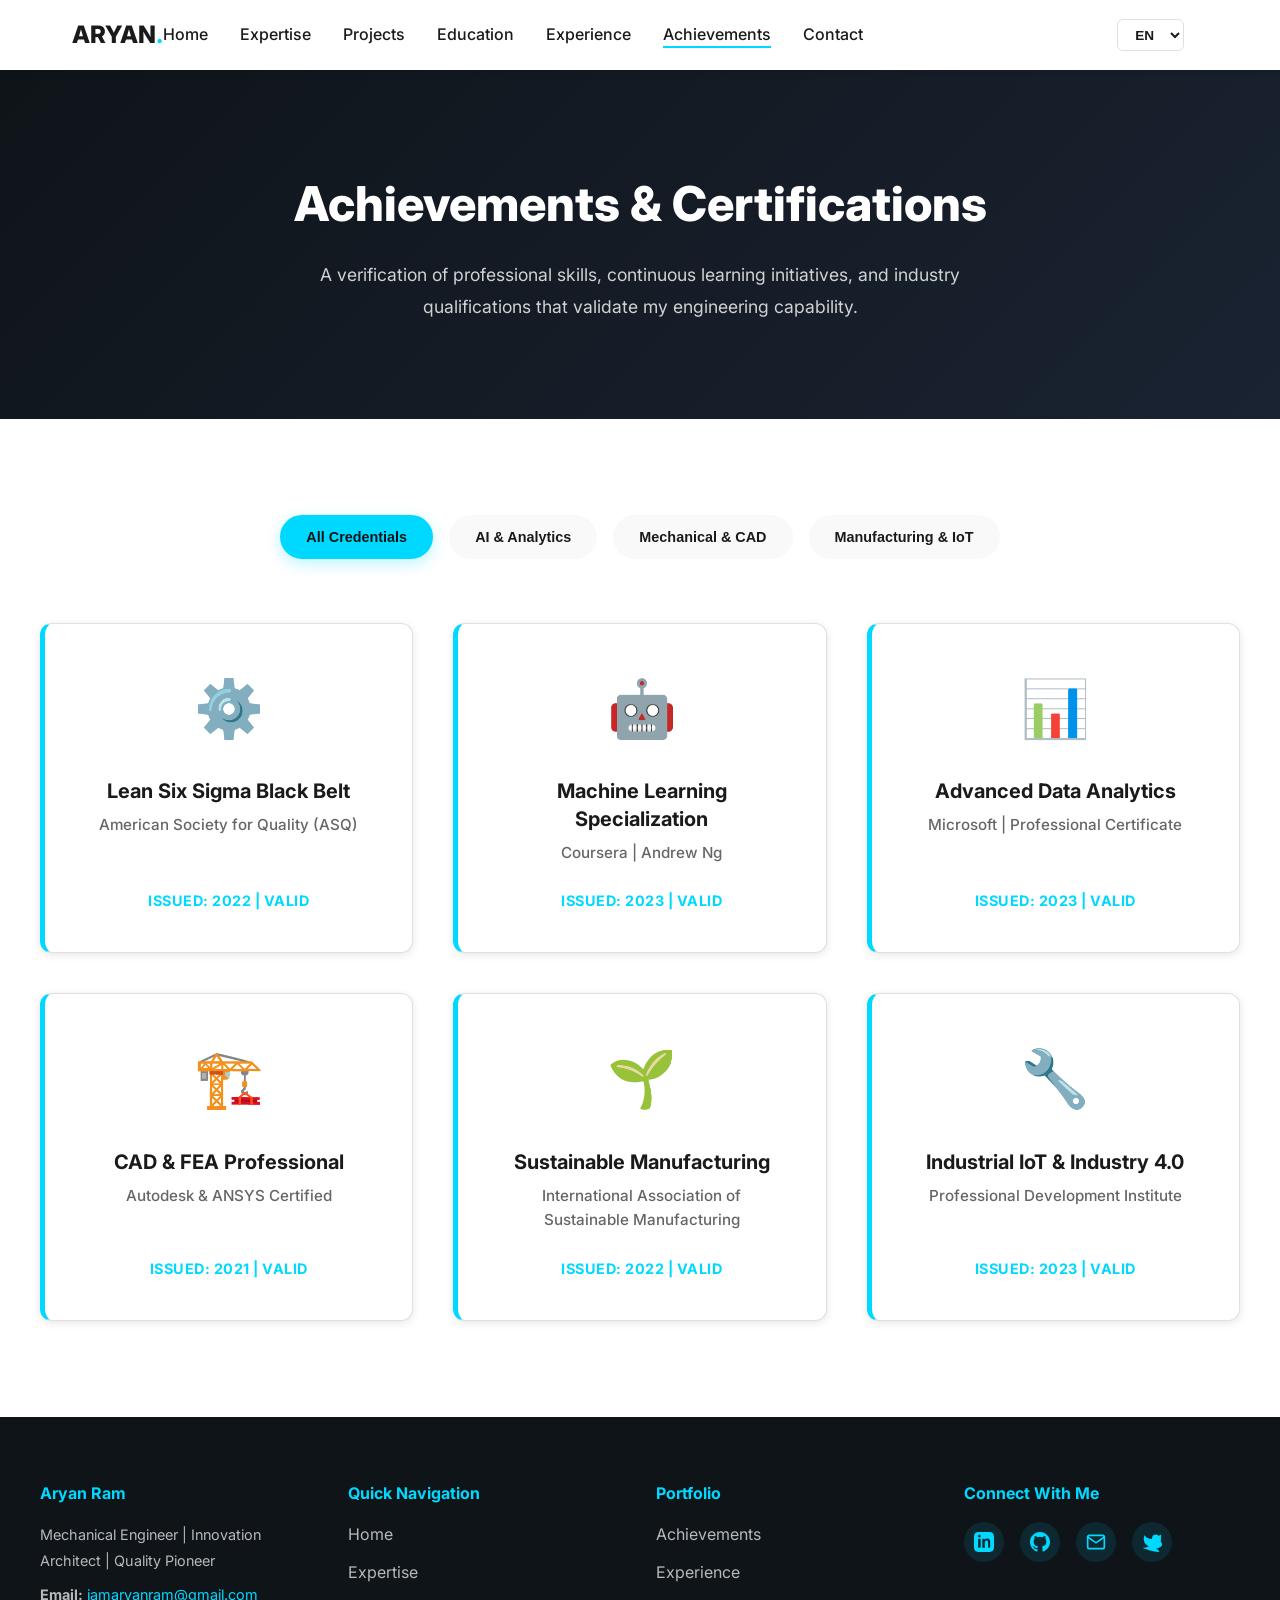
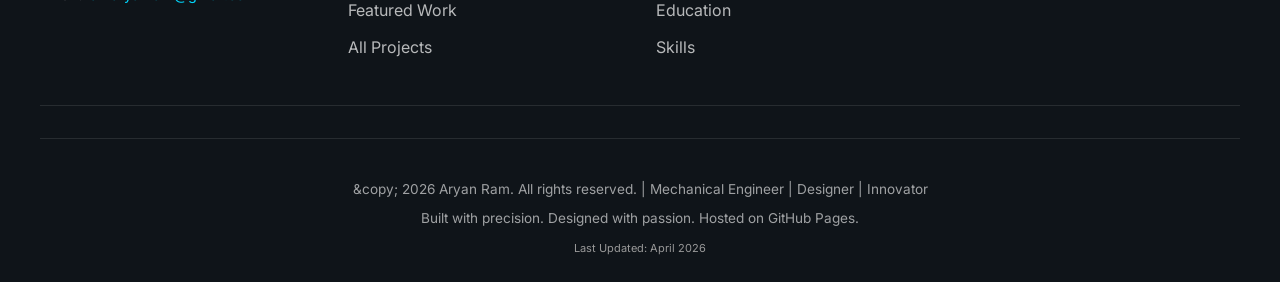
==== achievements.html @ 6d9fbc2a "major Update" ====
<!DOCTYPE html>
<html lang="en">
<head>
    <meta charset="UTF-8">
    <meta name="viewport" content="width=device-width, initial-scale=1.0">
    <meta name="description" content="Achievements & Certifications - Aryan Ram | Mechanical & Quality Engineer">
    <meta name="keywords" content="Achievements, Certifications, Lean Six Sigma, Machine Learning, CAD, FEA, Sustainable Manufacturing">
    <meta name="author" content="Aryan Ram">
    <meta name="theme-color" content="#0F1419">
    <meta name="robots" content="index, follow">
    
    <title>Achievements | Aryan - Mechanical Engineer</title>
    <link rel="canonical" href="https://aryanram-6362.github.io/aryanportfolio.github.io/achievements.html">
    <link rel="icon" type="image/svg+xml" href="data:image/svg+xml,<svg xmlns='http://www.w3.org/2000/svg' viewBox='0 0 100 100'><text y='.9em' font-size='90' fill='%2300D9FF' font-weight='800'>A</text></svg>">
    
    <link rel="stylesheet" href="css/styles.css">
    <link rel="stylesheet" href="css/responsive.css">
    <link rel="stylesheet" href="css/animations.css">
    
    <link rel="preconnect" href="https://fonts.googleapis.com">
    <link rel="preconnect" href="https://fonts.gstatic.com" crossorigin>
    <link rel="stylesheet" href="https://fonts.googleapis.com/css2?family=Inter:wght@400;500;600;700;800&display=swap">
    <script src="js/translations.js" defer></script>
    
    <style>
        /* Achievements Page Styling */
        .page-hero {
            background: linear-gradient(135deg, #0F1419 0%, #1A2332 100%);
            color: white;
            padding: 6rem 2rem;
            text-align: center;
        }

        .page-hero h1 {
            font-size: 3rem;
            margin-bottom: 1rem;
            font-weight: 800;
        }

        .page-hero p {
            font-size: 1.1rem;
            color: rgba(255, 255, 255, 0.8);
            max-width: 700px;
            margin: 0 auto;
            line-height: 1.8;
        }

        .achievements-section {
            padding: 6rem 2rem;
            background-color: var(--bg-white);
        }

        .achievements-container {
            max-width: 1200px;
            margin: 0 auto;
        }

        /* Filter Controls */
        .filter-controls {
            display: flex;
            justify-content: center;
            gap: 1rem;
            margin-bottom: 4rem;
            flex-wrap: wrap;
        }

        .filter-btn {
            padding: 0.75rem 1.5rem;
            border-radius: 30px;
            background-color: var(--bg-light);
            border: 2px solid transparent;
            color: var(--text-dark);
            font-weight: 600;
            font-size: 0.9rem;
            cursor: pointer;
            transition: all 0.3s ease;
        }

        .filter-btn:hover {
            border-color: var(--primary-color);
            background-color: var(--bg-white);
            color: var(--primary-color);
            transform: translateY(-2px);
        }

        .filter-btn.active {
            background-color: var(--primary-color);
            color: var(--secondary-color);
            box-shadow: 0 5px 15px rgba(0, 217, 255, 0.25);
            border-color: var(--primary-color);
        }

        /* Grid */
        .achievements-grid {
            display: grid;
            grid-template-columns: repeat(auto-fit, minmax(300px, 1fr));
            gap: 2.5rem;
        }

        .certification-card {
            background-color: var(--bg-white);
            padding: 2.5rem;
            border-radius: 12px;
            box-shadow: var(--shadow-sm);
            border: 1px solid var(--border-color);
            border-left: 5px solid var(--primary-color);
            transition: all 0.4s cubic-bezier(0.25, 0.46, 0.45, 0.94);
            text-align: center;
            display: flex;
            flex-direction: column;
            justify-content: space-between;
            height: 100%;
        }

        .certification-card:hover {
            box-shadow: var(--shadow-lg);
            transform: translateY(-6px);
            border-color: var(--primary-color);
        }

        .certification-icon {
            font-size: 3.5rem;
            margin-bottom: 1.5rem;
            transition: transform 0.3s ease;
        }

        .certification-card:hover class .certification-icon {
            transform: scale(1.1) rotate(5deg);
        }

        .certification-card h4 {
            font-size: 1.25rem;
            margin-bottom: 0.5rem;
            color: var(--text-dark);
            font-weight: 700;
            line-height: 1.4;
        }

        .certification-issuer {
            color: var(--text-light);
            font-size: 0.95rem;
            margin-bottom: 1.5rem;
            font-weight: 500;
        }

        .certification-date {
            color: var(--primary-color);
            font-size: 0.9rem;
            font-weight: 700;
            text-transform: uppercase;
            letter-spacing: 0.5px;
            margin-top: auto;
        }

        /* Animations */
        @keyframes scaleIn {
            from {
                opacity: 0;
                transform: scale(0.9);
            }
            to {
                opacity: 1;
                transform: scale(1);
            }
        }

        @media (max-width: 768px) {
            .page-hero h1 {
                font-size: 2rem;
            }
            .page-hero p {
                font-size: 1rem;
            }
            .filter-btn {
                padding: 0.5rem 1.25rem;
                font-size: 0.85rem;
            }
            .achievements-grid {
                grid-template-columns: 1fr;
            }
        }
    </style>
</head>
<body>
    <a href="#main-content" class="skip-link">Skip to main content</a>

    <!-- ============ HEADER & NAVIGATION ============ -->
    <header role="banner">
        <nav role="navigation" aria-label="Main Navigation">
            <div class="nav-wrapper">
                <a href="index.html" class="logo" title="Aryan Ram - Home">ARYAN<span>.</span></a>
                
                <ul class="nav-links" id="navLinks">
                    <li><a href="index.html" class="nav-link" data-i18n="nav-home">Home</a></li>
                    <li><a href="index.html#expertise" class="nav-link" data-i18n="nav-expertise">Expertise</a></li>
                    <li><a href="projects.html" class="nav-link" data-i18n="nav-projects">Projects</a></li>
                    <li><a href="education.html" class="nav-link" data-i18n="nav-education">Education</a></li>
                    <li><a href="experience.html" class="nav-link" data-i18n="nav-experience">Experience</a></li>
                    <li><a href="achievements.html" class="nav-link active" data-i18n="nav-achievements">Achievements</a></li>
                    <li><a href="index.html#footer" class="nav-link" data-i18n="nav-contact">Contact</a></li>
                </ul>
                
                <div class="lang-selector-wrapper">
                    <select id="langSelect" aria-label="Select Language" class="lang-select">
                        <option value="en">EN</option>
                        <option value="de">DE</option>
                        <option value="it">IT</option>
                        <option value="fr">FR</option>
                    </select>
                </div>
                
                <div class="header-controls">
                    <button class="menu-toggle" id="menuToggle" aria-label="Toggle Navigation Menu" aria-expanded="false">
                        <span></span>
                        <span></span>
                        <span></span>
                    </button>
                </div>
            </div>
        </nav>
    </header>

    <main id="main-content">
    <!-- ============ HERO SECTION ============ -->
    <section class="page-hero">
        <h1 data-i18n="ach-hero-title">Achievements & Certifications</h1>
        <p data-i18n="ach-hero-desc">A verification of professional skills, continuous learning initiatives, and industry qualifications that validate my engineering capability.</p>
    </section>

    <!-- ============ CERTIFICATIONS SECTION ============ -->
    <section class="achievements-section" aria-label="Certifications Showcase">
        <div class="achievements-container">
            
            <!-- Category Filters -->
            <div class="filter-controls">
                <button class="filter-btn active" onclick="filterCategory('all', event)" data-i18n="ach-filter-all">All Credentials</button>
                <button class="filter-btn" onclick="filterCategory('ai-automation', event)" data-i18n="ach-filter-ai">AI & Analytics</button>
                <button class="filter-btn" onclick="filterCategory('mechanical-cad', event)" data-i18n="ach-filter-mech">Mechanical & CAD</button>
                <button class="filter-btn" onclick="filterCategory('manufacturing-iot', event)" data-i18n="ach-filter-mfg">Manufacturing & IoT</button>
            </div>

            <!-- Grid of Cards -->
            <div class="achievements-grid">
                
                <!-- Card 1 -->
                <div class="certification-card" data-category="mechanical-cad" role="article">
                    <div>
                        <div class="certification-icon">⚙️</div>
                        <h4 data-i18n="ach-card-title-1">Lean Six Sigma Black Belt</h4>
                        <p class="certification-issuer" data-i18n="ach-card-inst-1">American Society for Quality (ASQ)</p>
                    </div>
                    <p class="certification-date" data-i18n="ach-card-date-1">Issued: 2022 | Valid</p>
                </div>

                <!-- Card 2 -->
                <div class="certification-card" data-category="ai-automation" role="article">
                    <div>
                        <div class="certification-icon">🤖</div>
                        <h4 data-i18n="ach-card-title-2">Machine Learning Specialization</h4>
                        <p class="certification-issuer" data-i18n="ach-card-inst-2">Coursera | Andrew Ng</p>
                    </div>
                    <p class="certification-date" data-i18n="ach-card-date-2">Issued: 2023 | Valid</p>
                </div>

                <!-- Card 3 -->
                <div class="certification-card" data-category="ai-automation" role="article">
                    <div>
                        <div class="certification-icon">📊</div>
                        <h4 data-i18n="ach-card-title-3">Advanced Data Analytics</h4>
                        <p class="certification-issuer" data-i18n="ach-card-inst-3">Microsoft | Professional Certificate</p>
                    </div>
                    <p class="certification-date" data-i18n="ach-card-date-3">Issued: 2023 | Valid</p>
                </div>

                <!-- Card 4 -->
                <div class="certification-card" data-category="mechanical-cad" role="article">
                    <div>
                        <div class="certification-icon">🏗️</div>
                        <h4 data-i18n="ach-card-title-4">CAD & FEA Professional</h4>
                        <p class="certification-issuer" data-i18n="ach-card-inst-4">Autodesk & ANSYS Certified</p>
                    </div>
                    <p class="certification-date" data-i18n="ach-card-date-4">Issued: 2021 | Valid</p>
                </div>

                <!-- Card 5 -->
                <div class="certification-card" data-category="manufacturing-iot" role="article">
                    <div>
                        <div class="certification-icon">🌱</div>
                        <h4 data-i18n="ach-card-title-5">Sustainable Manufacturing</h4>
                        <p class="certification-issuer" data-i18n="ach-card-inst-5">International Association of Sustainable Manufacturing</p>
                    </div>
                    <p class="certification-date" data-i18n="ach-card-date-5">Issued: 2022 | Valid</p>
                </div>

                <!-- Card 6 -->
                <div class="certification-card" data-category="manufacturing-iot" role="article">
                    <div>
                        <div class="certification-icon">🔧</div>
                        <h4 data-i18n="ach-card-title-6">Industrial IoT & Industry 4.0</h4>
                        <p class="certification-issuer" data-i18n="ach-card-inst-6">Professional Development Institute</p>
                    </div>
                    <p class="certification-date" data-i18n="ach-card-date-6">Issued: 2023 | Valid</p>
                </div>

            </div>
        </div>
    </section>
    </main>

    <!-- ============ FOOTER ============ -->
    <footer role="contentinfo" id="footer">
        <div class="footer-content">
            <div class="footer-main">
                <div class="footer-section">
                    <h3 data-i18n="footer-title">Aryan Ram</h3>
                    <p data-i18n="footer-subtitle">Mechanical Engineer | Innovation Architect | Quality Pioneer</p>
                    <p class="footer-email"><strong>Email:</strong> <a href="mailto:iamaryanram@gmail.com">iamaryanram@gmail.com</a></p>
                </div>
                
                <div class="footer-section">
                    <h4 data-i18n="footer-nav-title-1">Quick Navigation</h4>
                    <nav aria-label="Footer Quick Links">
                        <ul>
                            <li><a href="index.html#hero">Home</a></li>
                            <li><a href="index.html#expertise">Expertise</a></li>
                            <li><a href="index.html#featured-projects">Featured Work</a></li>
                            <li><a href="projects.html">All Projects</a></li>
                        </ul>
                    </nav>
                </div>

                <div class="footer-section">
                    <h4 data-i18n="footer-nav-title-2">Portfolio</h4>
                    <nav aria-label="Footer Portfolio Links">
                        <ul>
                            <li><a href="achievements.html">Achievements</a></li>
                            <li><a href="experience.html">Experience</a></li>
                            <li><a href="education.html">Education</a></li>
                            <li><a href="index.html#skills-section">Skills</a></li>
                        </ul>
                    </nav>
                </div>

                <div class="footer-section">
                    <h4 data-i18n="footer-connect-title">Connect With Me</h4>
                    <div class="social-icons" aria-label="Social Media Links">
                        <a href="https://linkedin.com/in/aryan-ram-8b5a2b1a9/" class="social-icon" title="LinkedIn - Connect" aria-label="LinkedIn Profile">
                            <svg width="20" height="20" viewBox="0 0 24 24" fill="currentColor" aria-hidden="true">
                                <path d="M19 0h-14c-2.761 0-5 2.239-5 5v14c0 2.761 2.239 5 5 5h14c2.762 0 5-2.239 5-5v-14c0-2.761-2.238-5-5-5zm-11 19h-3v-11h3v11zm-1.5-12.268c-.966 0-1.75-.79-1.75-1.786 0-.997.784-1.786 1.75-1.786s1.75.79 1.75 1.786c0 .996-.784 1.786-1.75 1.786zm13.5 12.268h-3v-5.604c0-1.337-.027-3.059-1.865-3.059-1.868 0-2.153 1.459-2.153 2.966v5.697h-3v-11h2.881v1.507h.041c.401-.761 1.379-1.562 2.839-1.562 3.036 0 3.594 2.001 3.594 4.604v6.451z"/>
                            </svg>
                        </a>
                        <a href="https://github.com/aryanram-6362" class="social-icon" title="GitHub - Projects" aria-label="GitHub Profile">
                            <svg width="20" height="20" viewBox="0 0 24 24" fill="currentColor" aria-hidden="true">
                                <path d="M12 0c-6.626 0-12 5.373-12 12 0 5.302 3.438 9.8 8.207 11.387.599.111.793-.261.793-.577v-2.234c-3.338.726-4.033-1.416-4.033-1.416-.546-1.387-1.333-1.756-1.333-1.756-1.089-.745.083-.729.083-.729 1.205.084 1.839 1.237 1.839 1.237 1.07 1.835 2.807 1.305 3.492.998.108-.776.42-1.305.763-1.605-2.665-.303-5.466-1.334-5.466-5.931 0-1.31.469-2.381 1.236-3.221-.124-.303-.536-1.523.117-3.176 0 0 1.008-.322 3.301 1.23a11.52 11.52 0 016.003 0c2.293-1.552 3.301-1.23 3.301-1.23.653 1.653.241 2.873.118 3.176.77.84 1.235 1.911 1.235 3.221 0 4.609-2.804 5.625-5.475 5.921.431.372.816 1.103.816 2.222v3.293c0 .319.192.694.801.576C20.565 21.797 24 17.3 24 12c0-6.627-5.373-12-12-12z"/>
                            </svg>
                        </a>
                        <a href="mailto:iamaryanram@gmail.com" class="social-icon" title="Send Email" aria-label="Email Contact">
                            <svg width="20" height="20" viewBox="0 0 24 24" fill="none" stroke="currentColor" stroke-width="2" aria-hidden="true">
                                <path d="M4 4h16c1.1 0 2 .9 2 2v12c0 1.1-.9 2-2 2H4c-1.1 0-2-.9-2-2V6c0-1.1.9-2 2-2z"/>
                                <polyline points="22,6 12,13 2,6"/>
                            </svg>
                        </a>
                        <a href="https://twitter.com/aryanram" class="social-icon" title="Twitter - Updates" aria-label="Twitter Profile">
                            <svg width="20" height="20" viewBox="0 0 24 24" fill="currentColor" aria-hidden="true">
                                <path d="M23 3a10.9 10.9 0 01-3.14 1.53 4.48 4.48 0 00-7.86 3v1A10.66 10.66 0 013 4s-4 9 5 13a11.64 11.64 0 01-7 2s9 5 20 5a9.5 9.5 0 00-9-5.5c4.75 2.25 10.5.5 12-2.73.88 0-1.45-4.54-1.45-4.54z"/>
                            </svg>
                        </a>
                    </div>
                </div>
            </div>

            <div class="footer-bottom">
                <p data-i18n="footer-copy">&copy; 2026 Aryan Ram. All rights reserved. | Mechanical Engineer | Designer | Innovator</p>
                <p data-i18n="footer-precision">Built with precision. Designed with passion. Hosted on GitHub Pages.</p>
                <p style="font-size: 11px; margin-top: 10px; color: #999;" data-i18n="footer-date">Last Updated: April 2026</p>
            </div>
        </div>
    </footer>

    <!-- Scripts -->
    <script src="js/animations.js" defer></script>
    <script src="js/main.js" defer></script>
    
    <script>
        function filterCategory(category, event) {
            // Toggle active state of filter buttons
            document.querySelectorAll('.filter-btn').forEach(btn => {
                btn.classList.remove('active');
            });
            event.currentTarget.classList.add('active');

            // Filter cards
            document.querySelectorAll('.certification-card').forEach(card => {
                if (category === 'all' || card.dataset.category === category) {
                    card.style.display = 'flex';
                    card.style.animation = 'scaleIn 0.4s ease forwards';
                } else {
                    card.style.display = 'none';
                }
            });
        }
    </script>
</body>
</html>
---- css/styles.css ----
/* ============================================
   GLOBAL STYLES
   ============================================ */

:root {
    --primary-color: #00D9FF;
    --secondary-color: #0F1419;
    --accent-color: #FF6B6B;
    --text-dark: #1A1A1A;
    --text-light: #666666;
    --bg-light: #F9F9F9;
    --bg-white: #FFFFFF;
    --border-color: #E0E0E0;
    --shadow-sm: 0 2px 8px rgba(0, 0, 0, 0.1);
    --shadow-md: 0 4px 16px rgba(0, 0, 0, 0.12);
    --shadow-lg: 0 8px 32px rgba(0, 0, 0, 0.15);
}

* {
    margin: 0;
    padding: 0;
    box-sizing: border-box;
}

html {
    scroll-behavior: smooth;
}

body {
    font-family: 'Inter', -apple-system, BlinkMacSystemFont, 'Segoe UI', sans-serif;
    color: var(--text-dark);
    background-color: var(--bg-white);
    line-height: 1.6;
    overflow-x: hidden;
}

/* ============================================
   HEADER & NAVIGATION
   ============================================ */

header {
    position: sticky;
    top: 0;
    background: var(--bg-white);
    box-shadow: var(--shadow-sm);
    z-index: 1000;
    padding: 1rem 0;
}

.nav-wrapper {
    max-width: 1200px;
    margin: 0 auto;
    padding: 0 2rem;
    display: flex;
    justify-content: space-between;
    align-items: center;
}

.logo {
    font-size: 1.5rem;
    font-weight: 800;
    color: var(--text-dark);
    text-decoration: none;
    transition: color 0.3s ease;
}

.logo span {
    color: var(--primary-color);
}

.logo:hover {
    color: var(--primary-color);
}

.nav-links {
    display: flex;
    list-style: none;
    gap: 2rem;
    align-items: center;
}

.nav-link {
    color: var(--text-dark);
    text-decoration: none;
    font-weight: 500;
    transition: color 0.3s ease;
    position: relative;
}

.nav-link::after {
    content: '';
    position: absolute;
    bottom: -4px;
    left: 0;
    width: 0;
    height: 2px;
    background-color: var(--primary-color);
    transition: width 0.3s ease;
}

.nav-link:hover::after,
.nav-link.active::after {
    width: 100%;
}

.header-controls {
    display: none;
}

.menu-toggle {
    display: none;
    flex-direction: column;
    background: none;
    border: none;
    cursor: pointer;
}

.menu-toggle span {
    width: 25px;
    height: 3px;
    background-color: var(--text-dark);
    margin: 5px 0;
    transition: 0.3s;
}

/* ============================================
   HERO SECTION
   ============================================ */

.hero {
    padding: 6rem 2rem;
    background: linear-gradient(135deg, #F9F9F9 0%, #FFFFFF 100%);
}

.hero-container {
    max-width: 1200px;
    margin: 0 auto;
    display: grid;
    grid-template-columns: 1fr 1fr;
    gap: 4rem;
    align-items: center;
}

.hero-content h1 {
    font-size: 3.5rem;
    line-height: 1.2;
    margin-bottom: 1rem;
    font-weight: 800;
}

.gradient-text {
    background: linear-gradient(135deg, var(--primary-color), #00B8D4);
    -webkit-background-clip: text;
    -webkit-text-fill-color: transparent;
    background-clip: text;
}

.hero-tagline {
    font-size: 1.25rem;
    color: var(--text-light);
    margin-bottom: 1.5rem;
    font-weight: 600;
}

.hero-intro {
    font-size: 1.1rem;
    color: var(--text-light);
    margin-bottom: 2rem;
    line-height: 1.8;
}

.cta-buttons {
    display: flex;
    gap: 1.5rem;
    flex-wrap: wrap;
}

.btn {
    padding: 0.875rem 1.75rem;
    border-radius: 6px;
    text-decoration: none;
    font-weight: 600;
    display: inline-flex;
    align-items: center;
    gap: 0.5rem;
    transition: all 0.3s ease;
    border: none;
    cursor: pointer;
    font-size: 1rem;
}

.btn-primary {
    background-color: var(--primary-color);
    color: var(--secondary-color);
}

.btn-primary:hover {
    background-color: #00B8D4;
    transform: translateY(-2px);
    box-shadow: 0 8px 20px rgba(0, 217, 255, 0.3);
}

.btn-secondary {
    background-color: transparent;
    color: var(--text-dark);
    border: 2px solid var(--text-dark);
}

.btn-secondary:hover {
    background-color: var(--text-dark);
    color: var(--bg-white);
    transform: translateY(-2px);
}

.btn-large {
    padding: 1.125rem 2.5rem;
    font-size: 1.125rem;
}

.hero-image {
    display: flex;
    justify-content: center;
}

.hero-image img {
    max-width: 100%;
    height: auto;
    animation: fadeInUp 0.8s ease-out;
}

/* ============================================
   EXPERTISE SECTION - UPDATED
   ============================================ */

.expertise {
    padding: 6rem 2rem;
    background-color: var(--bg-white);
}

.expertise-container {
    max-width: 1200px;
    margin: 0 auto;
}

.section-title {
    font-size: 2.5rem;
    font-weight: 800;
    text-align: center;
    margin-bottom: 1rem;
    color: var(--text-dark);
}

.section-title::after {
    content: '';
    display: block;
    width: 100px;
    height: 4px;
    background: linear-gradient(90deg, var(--primary-color), transparent);
    margin: 1rem auto 0;
}

.expertise-grid {
    display: grid;
    grid-template-columns: repeat(auto-fit, minmax(260px, 1fr));
    gap: 2.5rem;
    margin-top: 3rem;
}

.expertise-card {
    background-color: var(--bg-white);
    border: 1px solid var(--border-color);
    border-radius: 12px;
    padding: 2.5rem;
    text-align: center;
    transition: all 0.4s cubic-bezier(0.25, 0.46, 0.45, 0.94);
    position: relative;
    overflow: hidden;
}

/* Professional gradient overlay effect on card */
.expertise-card::before {
    content: '';
    position: absolute;
    top: 0;
    left: 0;
    right: 0;
    bottom: 0;
    background: linear-gradient(135deg, rgba(0, 217, 255, 0.05) 0%, transparent 100%);
    opacity: 0;
    transition: opacity 0.4s ease;
}

.expertise-card:hover {
    border-color: var(--primary-color);
    box-shadow: 0 12px 40px rgba(0, 217, 255, 0.15);
    transform: translateY(-8px);
}

.expertise-card:hover::before {
    opacity: 1;
}

/* Icon wrapper with subtle lift effect */
.expertise-icon-wrapper {
    position: relative;
    width: 100%;
    height: 100px;
    display: flex;
    justify-content: center;
    align-items: center;
    margin-bottom: 1.5rem;
    background: linear-gradient(135deg, rgba(0, 217, 255, 0.08), rgba(0, 217, 255, 0.02));
    border-radius: 12px;
    transition: all 0.4s ease;
}

.expertise-card:hover .expertise-icon-wrapper {
    background: linear-gradient(135deg, rgba(0, 217, 255, 0.15), rgba(0, 217, 255, 0.05));
    transform: scale(1.05);
}

.expertise-icon {
    width: 80px;
    height: 80px;
    object-fit: contain;
    filter: drop-shadow(0 4px 8px rgba(0, 0, 0, 0.1));
    transition: transform 0.4s ease;
}

.expertise-card:hover .expertise-icon {
    transform: scale(1.1) rotateY(5deg);
}

.expertise-card h3 {
    font-size: 1.25rem;
    margin-bottom: 1rem;
    color: var(--text-dark);
    font-weight: 700;
    position: relative;
    z-index: 1;
}

.expertise-card p {
    font-size: 0.95rem;
    color: var(--text-light);
    line-height: 1.7;
    margin-bottom: 1.5rem;
    position: relative;
    z-index: 1;
}

.expertise-tags {
    display: flex;
    flex-wrap: wrap;
    gap: 0.75rem;
    justify-content: center;
    list-style: none;
    position: relative;
    z-index: 1;
}

.expertise-tags li {
    background-color: rgba(0, 217, 255, 0.1);
    color: var(--primary-color);
    padding: 0.4rem 0.9rem;
    border-radius: 20px;
    font-size: 0.8rem;
    font-weight: 600;
    text-transform: uppercase;
    letter-spacing: 0.5px;
    transition: all 0.3s ease;
}

.expertise-card:hover .expertise-tags li {
    background-color: var(--primary-color);
    color: var(--secondary-color);
    transform: translateY(-2px);
}

/* ============================================
   FEATURED PROJECTS SECTION
   ============================================ */

.featured-projects {
    padding: 6rem 2rem;
    background-color: var(--bg-light);
}

.featured-projects-container {
    max-width: 1200px;
    margin: 0 auto;
}

.featured-grid {
    display: grid;
    grid-template-columns: repeat(auto-fit, minmax(300px, 1fr));
    gap: 2.5rem;
    margin-top: 3rem;
}

.featured-card {
    background-color: var(--bg-white);
    border-radius: 12px;
    overflow: hidden;
    box-shadow: var(--shadow-md);
    transition: all 0.3s ease;
}

.featured-card:hover {
    box-shadow: var(--shadow-lg);
    transform: translateY(-4px);
}

.featured-image {
    position: relative;
    height: 250px;
    overflow: hidden;
}

.featured-image img {
    width: 100%;
    height: 100%;
    object-fit: cover;
    transition: transform 0.3s ease;
}

.featured-card:hover .featured-image img {
    transform: scale(1.05);
}

.project-category {
    position: absolute;
    top: 1rem;
    right: 1rem;
    background-color: var(--primary-color);
    color: var(--secondary-color);
    padding: 0.5rem 1rem;
    border-radius: 20px;
    font-size: 0.8rem;
    font-weight: 600;
}

.featured-content {
    padding: 2rem;
}

.featured-content h3 {
    font-size: 1.25rem;
    margin-bottom: 1rem;
    color: var(--text-dark);
}

.featured-content p {
    color: var(--text-light);
    margin-bottom: 1.5rem;
    line-height: 1.7;
}

.project-stats {
    display: flex;
    flex-wrap: wrap;
    gap: 1rem;
    margin-bottom: 1.5rem;
    font-size: 0.9rem;
    color: var(--text-dark);
}

.read-more {
    color: var(--primary-color);
    text-decoration: none;
    font-weight: 600;
    transition: all 0.3s ease;
    display: inline-flex;
    align-items: center;
    gap: 0.5rem;
}

.read-more:hover {
    gap: 1rem;
    color: #00B8D4;
}

.view-all-projects {
    text-align: center;
    margin-top: 3rem;
}

/* ============================================
   PORTFOLIO NAVIGATION
   ============================================ */

.portfolio-nav {
    padding: 6rem 2rem;
    background-color: var(--bg-white);
}

.portfolio-nav-container {
    max-width: 1200px;
    margin: 0 auto;
}

.nav-cards {
    display: grid;
    grid-template-columns: repeat(auto-fit, minmax(300px, 1fr));
    gap: 2rem;
    margin-top: 3rem;
}

.nav-card {
    background-color: var(--bg-light);
    padding: 2rem;
    border-radius: 12px;
    text-decoration: none;
    color: inherit;
    border: 2px solid transparent;
    transition: all 0.3s ease;
    position: relative;
}

.nav-card:hover {
    border-color: var(--primary-color);
    background-color: var(--bg-white);
    box-shadow: var(--shadow-md);
    transform: translateY(-4px);
}

.nav-card h3 {
    font-size: 1.25rem;
    margin-bottom: 1rem;
    display: flex;
    align-items: center;
    gap: 0.75rem;
}

.nav-icon {
    font-size: 1.5rem;
}

.nav-card p {
    color: var(--text-light);
    margin-bottom: 1rem;
    line-height: 1.7;
}

.nav-arrow {
    position: absolute;
    right: 2rem;
    bottom: 2rem;
    font-size: 1.5rem;
    transition: transform 0.3s ease;
}

.nav-card:hover .nav-arrow {
    transform: translateX(4px);
}

/* ============================================
   TESTIMONIALS SECTION
   ============================================ */

.testimonials {
    padding: 6rem 2rem;
    background-color: var(--bg-light);
}

.testimonials-container {
    max-width: 1200px;
    margin: 0 auto;
}

.testimonials-grid {
    display: grid;
    grid-template-columns: repeat(auto-fit, minmax(300px, 1fr));
    gap: 2rem;
    margin-top: 3rem;
}

.testimonial-card {
    background-color: var(--bg-white);
    padding: 2rem;
    border-radius: 12px;
    box-shadow: var(--shadow-md);
    border-left: 4px solid var(--primary-color);
    transition: all 0.3s ease;
}

.testimonial-card:hover {
    box-shadow: var(--shadow-lg);
    transform: translateY(-4px);
}

.testimonial-stars {
    color: #FFB800;
    font-size: 1.2rem;
    margin-bottom: 1rem;
}

.testimonial-text {
    color: var(--text-dark);
    margin-bottom: 1.5rem;
    line-height: 1.8;
    font-style: italic;
}

.testimonial-author {
    display: flex;
    align-items: center;
    gap: 1rem;
}

.author-avatar {
    width: 50px;
    height: 50px;
}

.author-avatar-initials {
    width: 50px;
    height: 50px;
    border-radius: 50%;
    background: linear-gradient(135deg, var(--primary-color), #00B8D4);
    color: var(--secondary-color);
    display: flex;
    align-items: center;
    justify-content: center;
    font-weight: 700;
    font-size: 1.1rem;
    flex-shrink: 0;
}

.author-name {
    font-weight: 700;
    color: var(--text-dark);
}

.author-title {
    font-size: 0.9rem;
    color: var(--text-light);
}

/* ============================================
   SKILLS SECTION
   ============================================ */

.skills-section {
    padding: 6rem 2rem;
    background-color: var(--bg-white);
}

.skills-container {
    max-width: 1200px;
    margin: 0 auto;
}

.skills-grid {
    display: grid;
    grid-template-columns: repeat(auto-fit, minmax(280px, 1fr));
    gap: 2.5rem;
    margin-top: 3rem;
}

.skill-category {
    background-color: var(--bg-light);
    padding: 2rem;
    border-radius: 12px;
    border: 1px solid var(--border-color);
}

.skill-category h3 {
    font-size: 1.1rem;
    margin-bottom: 1.5rem;
    color: var(--text-dark);
    font-weight: 700;
}

.skill-tags {
    display: flex;
    flex-wrap: wrap;
    gap: 0.75rem;
}

.skill-tags span {
    background-color: var(--bg-white);
    color: var(--text-dark);
    padding: 0.5rem 1rem;
    border-radius: 20px;
    font-size: 0.85rem;
    border: 1px solid var(--border-color);
    transition: all 0.3s ease;
}

.skill-tags span:hover {
    background-color: var(--primary-color);
    color: var(--secondary-color);
    border-color: var(--primary-color);
}

/* ============================================
   CTA SECTION
   ============================================ */

.cta-section {
    padding: 4rem 2rem;
    background: linear-gradient(135deg, #00D9FF 0%, #00B8D4 100%);
    text-align: center;
}

.cta-container {
    max-width: 800px;
    margin: 0 auto;
}

.cta-section h2 {
    font-size: 2rem;
    color: var(--secondary-color);
    margin-bottom: 1rem;
}

.cta-section p {
    font-size: 1.1rem;
    color: var(--secondary-color);
    margin-bottom: 2rem;
    opacity: 0.95;
}

/* ============================================
   FOOTER
   ============================================ */

footer {
    background-color: var(--secondary-color);
    color: var(--bg-white);
    padding: 4rem 2rem 1rem;
}

.footer-content {
    max-width: 1200px;
    margin: 0 auto;
}

.footer-main {
    display: grid;
    grid-template-columns: repeat(auto-fit, minmax(250px, 1fr));
    gap: 2rem;
    margin-bottom: 2rem;
    border-bottom: 1px solid rgba(255, 255, 255, 0.1);
    padding-bottom: 2rem;
}

.footer-section h3,
.footer-section h4 {
    margin-bottom: 1rem;
    color: var(--primary-color);
    font-size: 1rem;
}

.footer-section p {
    font-size: 0.9rem;
    line-height: 1.8;
    color: rgba(255, 255, 255, 0.7);
    margin-bottom: 0.5rem;
}

.footer-email a {
    color: var(--primary-color);
    text-decoration: none;
    transition: color 0.3s ease;
}

.footer-email a:hover {
    color: var(--bg-white);
}

footer nav ul {
    list-style: none;
}

footer nav ul li {
    margin-bottom: 0.75rem;
}

footer nav ul li a {
    color: rgba(255, 255, 255, 0.7);
    text-decoration: none;
    transition: color 0.3s ease;
}

footer nav ul li a:hover {
    color: var(--primary-color);
}

.social-icons {
    display: flex;
    gap: 1rem;
    align-items: center;
}

.social-icon {
    width: 40px;
    height: 40px;
    display: flex;
    align-items: center;
    justify-content: center;
    background-color: rgba(0, 217, 255, 0.1);
    border-radius: 50%;
    color: var(--primary-color);
    text-decoration: none;
    transition: all 0.3s ease;
}

.social-icon:hover {
    background-color: var(--primary-color);
    color: var(--secondary-color);
    transform: translateY(-3px);
}

.footer-bottom {
    text-align: center;
    padding-top: 2rem;
    border-top: 1px solid rgba(255, 255, 255, 0.1);
}

.footer-bottom p {
    font-size: 0.85rem;
    color: rgba(255, 255, 255, 0.6);
    margin: 0.5rem 0;
}

/* ============================================
   ACCESSIBILITY
   ============================================ */

.skip-link {
    position: absolute;
    top: -40px;
    left: 0;
    background: var(--primary-color);
    color: var(--secondary-color);
    padding: 8px;
    text-decoration: none;
    z-index: 100;
}

.skip-link:focus {
    top: 0;
}

/* ============================================
   ANIMATIONS
   ============================================ */

@keyframes fadeInUp {
    from {
        opacity: 0;
        transform: translateY(30px);
    }
    to {
        opacity: 1;
        transform: translateY(0);
    }
}

@keyframes slideInLeft {
    from {
        opacity: 0;
        transform: translateX(-30px);
    }
    to {
        opacity: 1;
        transform: translateX(0);
    }
}

@keyframes slideInRight {
    from {
        opacity: 0;
        transform: translateX(30px);
    }
    to {
        opacity: 1;
        transform: translateX(0);
    }
}

/* ============================================
   LANGUAGE SELECTOR
   ============================================ */
.lang-selector-wrapper {
    display: flex;
    align-items: center;
    margin-left: auto;
    margin-right: 1.5rem;
}

.lang-select {
    padding: 0.4rem 0.8rem;
    border-radius: 6px;
    background-color: var(--bg-white);
    border: 1px solid var(--border-color);
    color: var(--text-dark);
    font-size: 0.85rem;
    font-weight: 600;
    cursor: pointer;
    outline: none;
    transition: all 0.3s ease;
}

.lang-select:hover,
.lang-select:focus {
    border-color: var(--primary-color);
    box-shadow: 0 0 8px rgba(0, 217, 255, 0.2);
}

@media (max-width: 768px) {
    .lang-selector-wrapper {
        margin-right: 1rem;
        margin-left: auto;
    }
}
---- css/responsive.css ----
/* ============================================
   RESPONSIVE DESIGN
   ============================================ */

/* Tablets - 768px and below */
@media (max-width: 768px) {
    .hero-container {
        grid-template-columns: 1fr;
        gap: 2rem;
    }

    .hero-content h1 {
        font-size: 2.5rem;
    }

    .hero-tagline {
        font-size: 1.1rem;
    }

    .hero-intro {
        font-size: 1rem;
    }

    .cta-buttons {
        flex-direction: column;
    }

    .btn {
        width: 100%;
        justify-content: center;
    }

    .expertise-grid {
        grid-template-columns: 1fr;
        gap: 2rem;
    }

    .featured-grid {
        grid-template-columns: 1fr;
    }

    .nav-cards {
        grid-template-columns: 1fr;
    }

    .testimonials-grid {
        grid-template-columns: 1fr;
    }

    .skills-grid {
        grid-template-columns: repeat(auto-fit, minmax(200px, 1fr));
    }

    .footer-main {
        grid-template-columns: 1fr;
    }

    .nav-links {
        display: none;
        flex-direction: column;
        position: absolute;
        top: 70px;
        left: 0;
        width: 100%;
        background-color: var(--bg-white);
        box-shadow: var(--shadow-md);
        padding: 1.5rem;
        gap: 1.5rem;
        border-bottom: 1px solid var(--border-color);
        z-index: 999;
    }

    .nav-links.active {
        display: flex;
    }

    .header-controls {
        display: flex;
    }

    .menu-toggle.active span:nth-child(1) {
        transform: rotate(-45deg) translate(-5px, 6px);
    }

    .menu-toggle.active span:nth-child(2) {
        opacity: 0;
    }

    .menu-toggle.active span:nth-child(3) {
        transform: rotate(45deg) translate(-5px, -6px);
    }

    .project-stats {
        flex-direction: column;
        gap: 0.5rem;
    }

    .nav-wrapper {
        padding: 0 1rem;
    }
}

/* Small tablets - 600px and below */
@media (max-width: 600px) {
    .hero-content h1 {
        font-size: 2rem;
    }

    .section-title {
        font-size: 1.75rem;
    }

    .expertise-card {
        padding: 1.5rem;
    }

    .featured-card {
        border-radius: 8px;
    }

    .cta-section h2 {
        font-size: 1.5rem;
    }

    .cta-section p {
        font-size: 1rem;
    }

    .footer-content {
        padding: 0 1rem;
    }

    .social-icons {
        justify-content: center;
    }
}

/* Mobile devices - 480px and below */
@media (max-width: 480px) {
    body {
        font-size: 14px;
    }

    .hero {
        padding: 3rem 1.5rem;
    }

    .hero-content h1 {
        font-size: 1.5rem;
    }

    .hero-intro {
        font-size: 0.95rem;
    }

    .expertise {
        padding: 3rem 1.5rem;
    }

    .featured-projects {
        padding: 3rem 1.5rem;
    }

    .section-title {
        font-size: 1.5rem;
    }

    .featured-image {
        height: 200px;
    }

    .featured-content {
        padding: 1.5rem;
    }

    .cta-section {
        padding: 3rem 1.5rem;
    }

    footer {
        padding: 2rem 1.5rem 1rem;
    }

    .skills-grid {
        grid-template-columns: 1fr;
    }

    .skill-category {
        padding: 1.5rem;
    }

    .expertise-icon-wrapper {
        height: 80px;
    }

    .expertise-icon {
        width: 60px;
        height: 60px;
    }
}

/* Extra small devices - 360px and below */
@media (max-width: 360px) {
    .hero-content h1 {
        font-size: 1.25rem;
    }

    .btn {
        padding: 0.75rem 1.25rem;
        font-size: 0.9rem;
    }

    .testimonial-card {
        padding: 1.25rem;
    }

    .footer-section h3,
    .footer-section h4 {
        font-size: 0.9rem;
    }
}

/* High-resolution screens */
@media (min-width: 1440px) {
    .hero-content h1 {
        font-size: 4rem;
    }

    .section-title {
        font-size: 2.75rem;
    }
}

/* Print styles */
@media print {
    header,
    .cta-section,
    footer {
        display: none;
    }

    body {
        background: white;
    }

    .expertise-card,
    .featured-card,
    .testimonial-card {
        page-break-inside: avoid;
    }
}
---- css/animations.css ----
/* ============================================
   ANIMATIONS & TRANSITIONS
   ============================================ */

/* Fade in animations */
@keyframes fadeIn {
    from {
        opacity: 0;
    }
    to {
        opacity: 1;
    }
}

@keyframes fadeInUp {
    from {
        opacity: 0;
        transform: translateY(30px);
    }
    to {
        opacity: 1;
        transform: translateY(0);
    }
}

@keyframes fadeInDown {
    from {
        opacity: 0;
        transform: translateY(-30px);
    }
    to {
        opacity: 1;
        transform: translateY(0);
    }
}

@keyframes fadeInLeft {
    from {
        opacity: 0;
        transform: translateX(-30px);
    }
    to {
        opacity: 1;
        transform: translateX(0);
    }
}

@keyframes fadeInRight {
    from {
        opacity: 0;
        transform: translateX(30px);
    }
    to {
        opacity: 1;
        transform: translateX(0);
    }
}

/* Scale animations */
@keyframes scaleIn {
    from {
        opacity: 0;
        transform: scale(0.9);
    }
    to {
        opacity: 1;
        transform: scale(1);
    }
}

@keyframes scaleUp {
    from {
        transform: scale(1);
    }
    to {
        transform: scale(1.05);
    }
}

/* Glow effect for primary elements */
@keyframes glow {
    0%, 100% {
        box-shadow: 0 0 5px rgba(0, 217, 255, 0.5);
    }
    50% {
        box-shadow: 0 0 20px rgba(0, 217, 255, 0.8);
    }
}

/* Pulse animation */
@keyframes pulse {
    0%, 100% {
        opacity: 1;
    }
    50% {
        opacity: 0.7;
    }
}

/* Slide animations */
@keyframes slideDown {
    from {
        transform: translateY(-100%);
        opacity: 0;
    }
    to {
        transform: translateY(0);
        opacity: 1;
    }
}

@keyframes slideUp {
    from {
        transform: translateY(100%);
        opacity: 0;
    }
    to {
        transform: translateY(0);
        opacity: 1;
    }
}

/* Rotate animations */
@keyframes rotate {
    from {
        transform: rotate(0deg);
    }
    to {
        transform: rotate(360deg);
    }
}

@keyframes rotateIn {
    from {
        opacity: 0;
        transform: rotate(-10deg);
    }
    to {
        opacity: 1;
        transform: rotate(0deg);
    }
}

/* Bounce animation */
@keyframes bounce {
    0%, 100% {
        transform: translateY(0);
    }
    50% {
        transform: translateY(-10px);
    }
}

/* Shimmer/skeleton loading effect */
@keyframes shimmer {
    0% {
        background-position: -1000px 0;
    }
    100% {
        background-position: 1000px 0;
    }
}

/* Section animations on scroll */
.hero {
    animation: fadeInUp 0.8s ease-out;
}

.expertise {
    animation: fadeInUp 0.8s ease-out 0.2s both;
}

.featured-projects {
    animation: fadeInUp 0.8s ease-out 0.4s both;
}

.testimonials {
    animation: fadeInUp 0.8s ease-out 0.6s both;
}

.skills-section {
    animation: fadeInUp 0.8s ease-out 0.8s both;
}

/* Expertise icon animation */
.expertise-icon {
    animation: scaleIn 0.6s ease-out;
}

/* Interactive element animations */
button,
a {
    transition: all 0.3s ease;
}

/* Cards entrance animations */
.expertise-card {
    animation: fadeInUp 0.6s ease-out;
}

.expertise-card:nth-child(1) {
    animation-delay: 0.1s;
}

.expertise-card:nth-child(2) {
    animation-delay: 0.2s;
}

.expertise-card:nth-child(3) {
    animation-delay: 0.3s;
}

.expertise-card:nth-child(4) {
    animation-delay: 0.4s;
}

.featured-card {
    animation: fadeInUp 0.6s ease-out;
}

.featured-card:nth-child(1) {
    animation-delay: 0.1s;
}

.featured-card:nth-child(2) {
    animation-delay: 0.2s;
}

.featured-card:nth-child(3) {
    animation-delay: 0.3s;
}

.testimonial-card {
    animation: fadeInUp 0.6s ease-out;
}

.testimonial-card:nth-child(1) {
    animation-delay: 0.1s;
}

.testimonial-card:nth-child(2) {
    animation-delay: 0.2s;
}

.testimonial-card:nth-child(3) {
    animation-delay: 0.3s;
}

/* Smooth transitions for all interactive elements */
input,
textarea,
select {
    transition: all 0.3s ease;
}

input:focus,
textarea:focus,
select:focus {
    outline: none;
    box-shadow: 0 0 0 3px rgba(0, 217, 255, 0.2);
}

/* Prevent animation on prefers-reduced-motion */
@media (prefers-reduced-motion: reduce) {
    * {
        animation-duration: 0.01ms !important;
        animation-iteration-count: 1 !important;
        transition-duration: 0.01ms !important;
    }
}
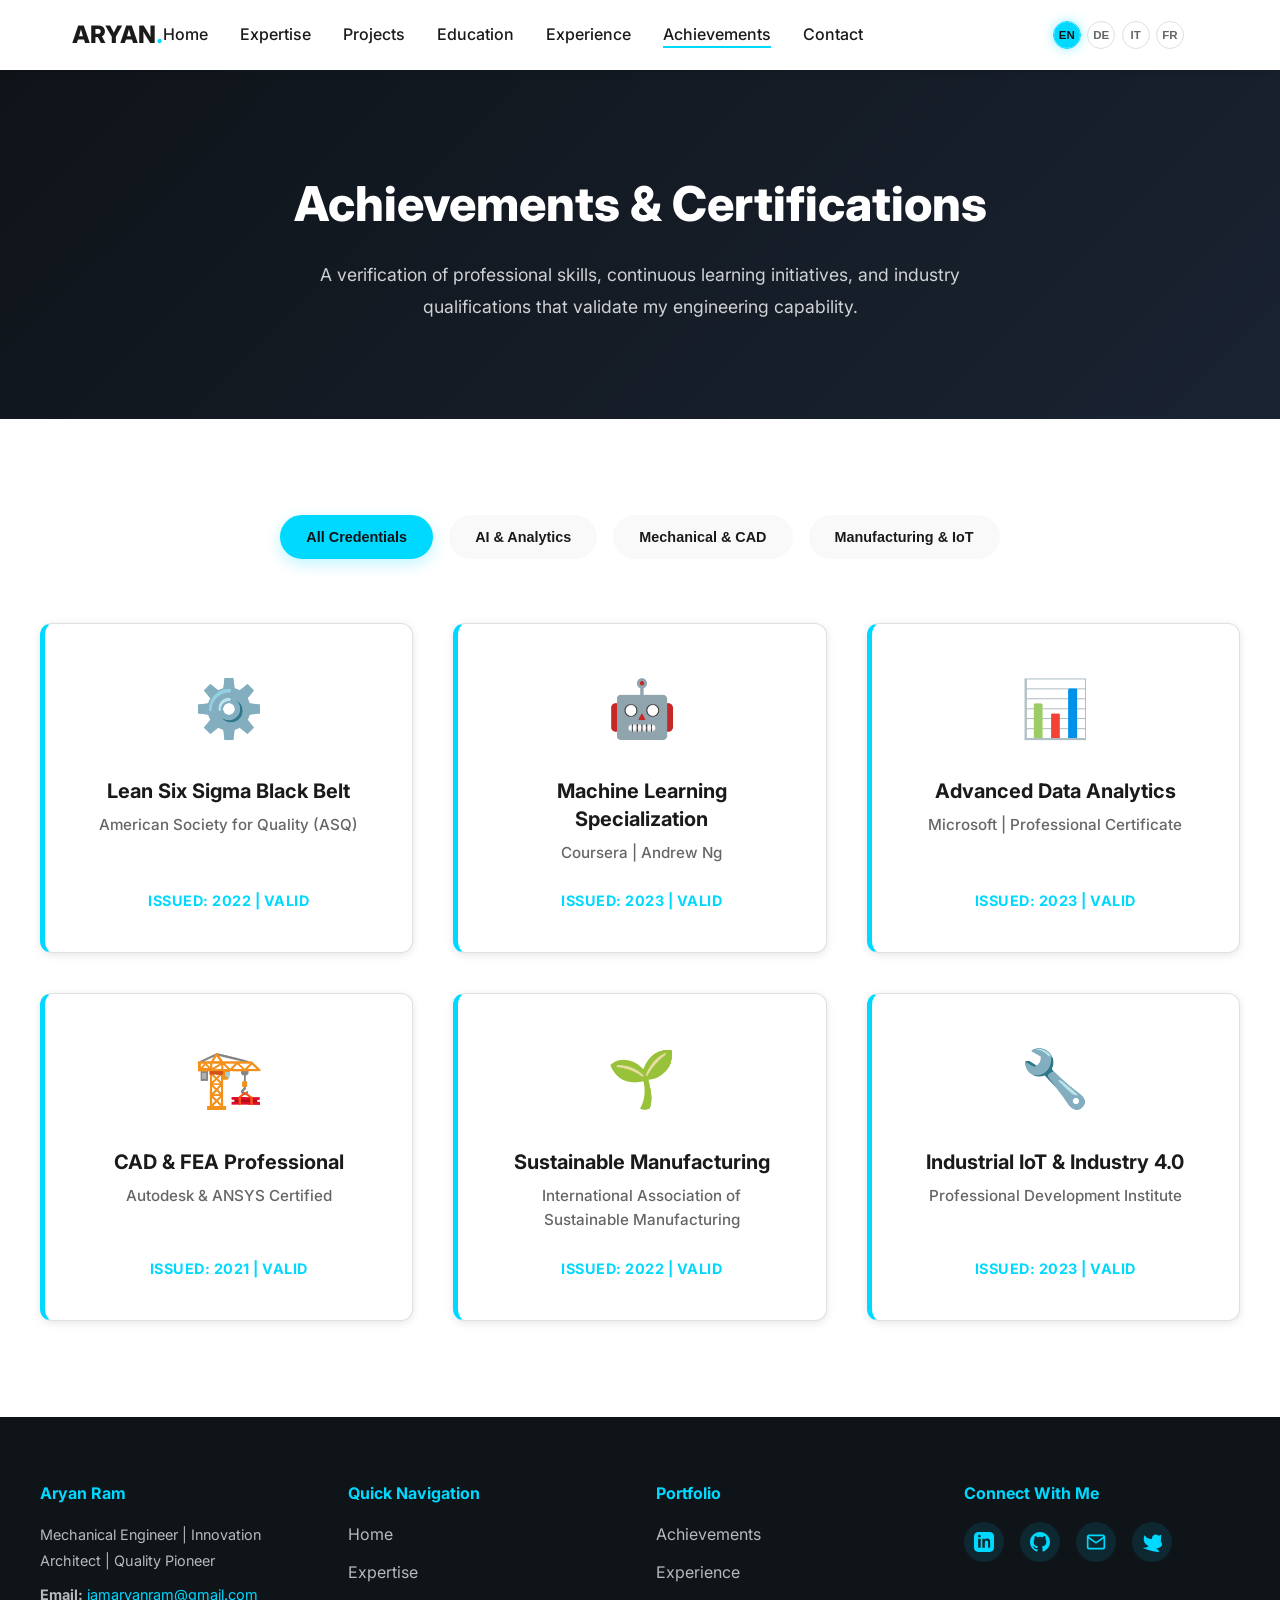
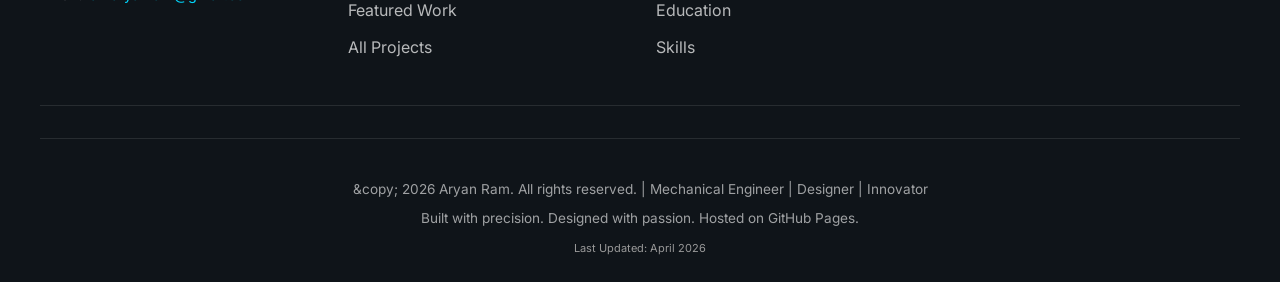
==== commit ae524fa3: "Bug fixes" ====
--- a/achievements.html
+++ b/achievements.html
@@ -200,13 +200,11 @@
                     <li><a href="index.html#footer" class="nav-link" data-i18n="nav-contact">Contact</a></li>
                 </ul>
                 
-                <div class="lang-selector-wrapper">
-                    <select id="langSelect" aria-label="Select Language" class="lang-select">
-                        <option value="en">EN</option>
-                        <option value="de">DE</option>
-                        <option value="it">IT</option>
-                        <option value="fr">FR</option>
-                    </select>
+                <div class="lang-selector">
+                    <button class="lang-btn" data-lang="en" aria-label="English">EN</button>
+                    <button class="lang-btn" data-lang="de" aria-label="Deutsch">DE</button>
+                    <button class="lang-btn" data-lang="it" aria-label="Italiano">IT</button>
+                    <button class="lang-btn" data-lang="fr" aria-label="Français">FR</button>
                 </div>
                 
                 <div class="header-controls">
--- a/css/styles.css
+++ b/css/styles.css
@@ -882,37 +882,77 @@
 }
 
 /* ============================================
-   LANGUAGE SELECTOR
-   ============================================ */
-.lang-selector-wrapper {
-    display: flex;
+   LANGUAGE SELECTOR (PREMIUM BUTTONS)
+   ============================================ */
+.lang-selector {
+    display: flex;
+    gap: 0.4rem;
     align-items: center;
     margin-left: auto;
     margin-right: 1.5rem;
 }
 
-.lang-select {
-    padding: 0.4rem 0.8rem;
-    border-radius: 6px;
-    background-color: var(--bg-white);
+.lang-btn {
+    background: none;
     border: 1px solid var(--border-color);
-    color: var(--text-dark);
-    font-size: 0.85rem;
-    font-weight: 600;
+    color: var(--text-light);
+    font-size: 0.72rem;
+    font-weight: 700;
+    width: 28px;
+    height: 28px;
+    border-radius: 50%;
     cursor: pointer;
-    outline: none;
-    transition: all 0.3s ease;
-}
-
-.lang-select:hover,
-.lang-select:focus {
+    display: flex;
+    align-items: center;
+    justify-content: center;
+    transition: all 0.3s cubic-bezier(0.4, 0, 0.2, 1);
+    position: relative;
+    overflow: hidden;
+    padding: 0;
+}
+
+.lang-btn::before {
+    content: '';
+    position: absolute;
+    top: 0;
+    left: 0;
+    width: 100%;
+    height: 100%;
+    background-color: var(--primary-color);
+    transform: scale(0);
+    transition: transform 0.3s ease;
+    border-radius: 50%;
+    z-index: -1;
+}
+
+.lang-btn:hover {
     border-color: var(--primary-color);
-    box-shadow: 0 0 8px rgba(0, 217, 255, 0.2);
+    color: var(--primary-color);
+    transform: translateY(-2px);
+}
+
+.lang-btn.active {
+    border-color: var(--primary-color);
+    color: var(--secondary-color);
+    font-weight: 800;
+    box-shadow: 0 0 12px rgba(0, 217, 255, 0.4);
+    z-index: 1;
+}
+
+.lang-btn.active::before {
+    transform: scale(1);
 }
 
 @media (max-width: 768px) {
-    .lang-selector-wrapper {
+    .lang-selector {
         margin-right: 1rem;
         margin-left: auto;
+        gap: 0.3rem;
+    }
+    
+    .lang-btn {
+        width: 24px;
+        height: 24px;
+        font-size: 0.65rem;
     }
 }
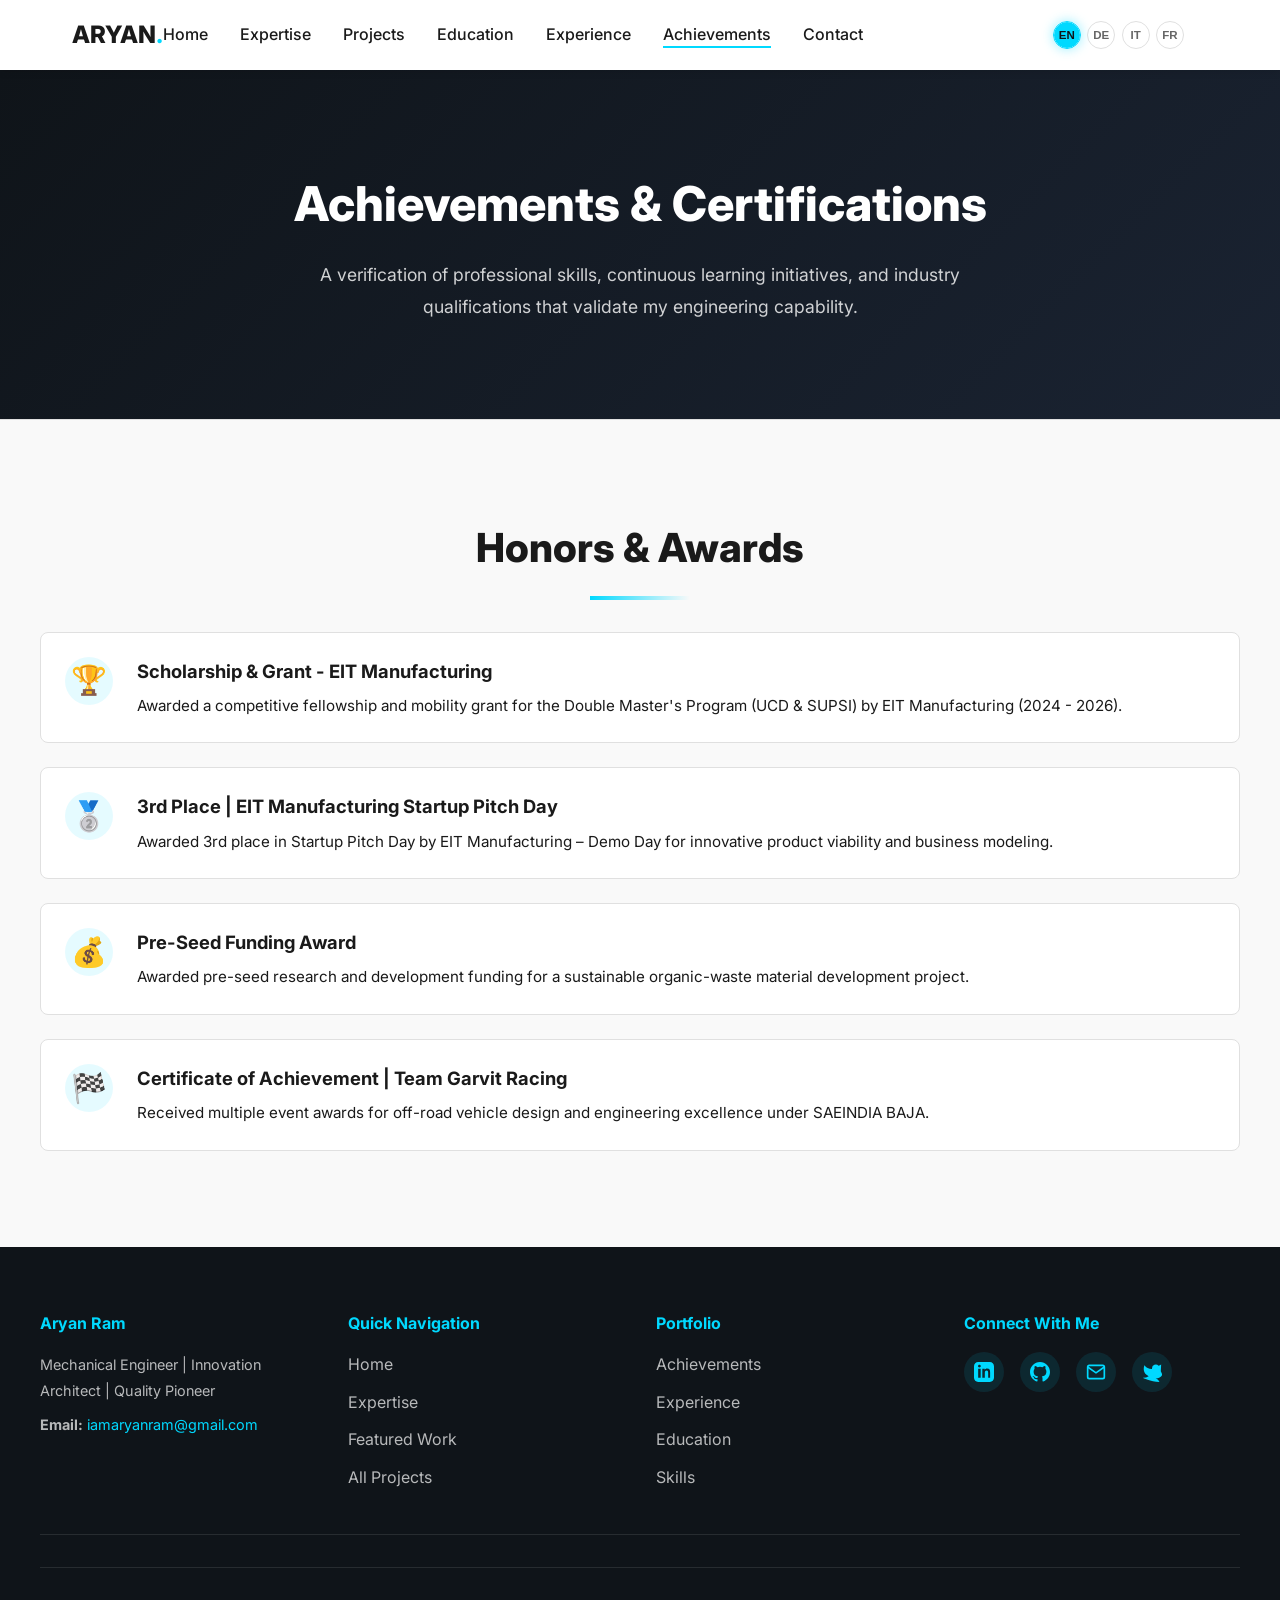
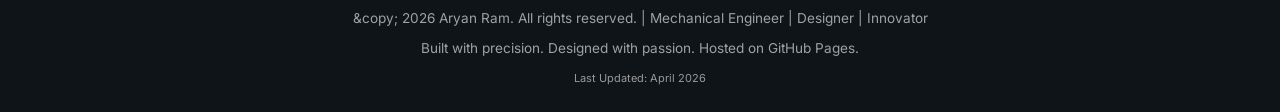
==== commit bb631579: "Bug Fixes" ====
--- a/achievements.html
+++ b/achievements.html
@@ -1,6 +1,18 @@
 <!DOCTYPE html>
 <html lang="en">
 <head>
+    <!-- Google tag (gtag.js) -->
+    <script async src="https://www.googletagmanager.com/gtag/js?id=G-X6CRCMEYX9"></script>
+    <script>
+      window.dataLayer = window.dataLayer || [];
+      function gtag(){dataLayer.push(arguments);}
+      gtag('js', new Date());
+
+      gtag('config', 'G-X6CRCMEYX9');
+    </script>
+    <!-- GoatCounter Analytics -->
+    <script data-goatcounter="https://aryanportfolio.goatcounter.com/count" async src="//gc.zgo.at/count.js"></script>
+
     <meta charset="UTF-8">
     <meta name="viewport" content="width=device-width, initial-scale=1.0">
     <meta name="description" content="Achievements & Certifications - Aryan Ram | Mechanical & Quality Engineer">
@@ -178,6 +190,67 @@
             .achievements-grid {
                 grid-template-columns: 1fr;
             }
+            .award-card {
+                flex-direction: column;
+                gap: 1rem;
+                align-items: flex-start;
+            }
+        }
+
+        /* Awards and Honors Styles */
+        .awards-section {
+            padding: 6rem 2rem;
+            background-color: var(--bg-light);
+            border-top: 1px solid var(--border-color);
+        }
+
+        .awards-list {
+            display: flex;
+            flex-direction: column;
+            gap: 1.5rem;
+            margin-top: 2rem;
+        }
+
+        .award-card {
+            display: flex;
+            gap: 1.5rem;
+            align-items: flex-start;
+            padding: 1.5rem;
+            background-color: var(--bg-white);
+            border: 1px solid var(--border-color);
+            border-radius: 8px;
+            transition: all 0.3s ease;
+        }
+
+        .award-card:hover {
+            border-color: var(--primary-color);
+            transform: translateY(-2px);
+            box-shadow: var(--shadow-sm);
+        }
+
+        .award-icon {
+            font-size: 1.8rem;
+            display: flex;
+            align-items: center;
+            justify-content: center;
+            width: 48px;
+            height: 48px;
+            background-color: rgba(0, 217, 255, 0.1);
+            border-radius: 50%;
+            flex-shrink: 0;
+        }
+
+        .award-info h3 {
+            font-size: 1.15rem;
+            font-weight: 700;
+            color: var(--text-dark);
+            margin-bottom: 0.5rem;
+        }
+
+        .award-info p {
+            font-size: 0.95rem;
+            color: var(--text-muted);
+            line-height: 1.6;
         }
     </style>
 </head>
@@ -225,11 +298,10 @@
         <p data-i18n="ach-hero-desc">A verification of professional skills, continuous learning initiatives, and industry qualifications that validate my engineering capability.</p>
     </section>
 
-    <!-- ============ CERTIFICATIONS SECTION ============ -->
+    <!-- ============ CERTIFICATIONS SECTION (HIDDEN) ============
     <section class="achievements-section" aria-label="Certifications Showcase">
         <div class="achievements-container">
             
-            <!-- Category Filters -->
             <div class="filter-controls">
                 <button class="filter-btn active" onclick="filterCategory('all', event)" data-i18n="ach-filter-all">All Credentials</button>
                 <button class="filter-btn" onclick="filterCategory('ai-automation', event)" data-i18n="ach-filter-ai">AI & Analytics</button>
@@ -237,10 +309,8 @@
                 <button class="filter-btn" onclick="filterCategory('manufacturing-iot', event)" data-i18n="ach-filter-mfg">Manufacturing & IoT</button>
             </div>
 
-            <!-- Grid of Cards -->
             <div class="achievements-grid">
                 
-                <!-- Card 1 -->
                 <div class="certification-card" data-category="mechanical-cad" role="article">
                     <div>
                         <div class="certification-icon">⚙️</div>
@@ -250,7 +320,6 @@
                     <p class="certification-date" data-i18n="ach-card-date-1">Issued: 2022 | Valid</p>
                 </div>
 
-                <!-- Card 2 -->
                 <div class="certification-card" data-category="ai-automation" role="article">
                     <div>
                         <div class="certification-icon">🤖</div>
@@ -260,7 +329,6 @@
                     <p class="certification-date" data-i18n="ach-card-date-2">Issued: 2023 | Valid</p>
                 </div>
 
-                <!-- Card 3 -->
                 <div class="certification-card" data-category="ai-automation" role="article">
                     <div>
                         <div class="certification-icon">📊</div>
@@ -270,7 +338,6 @@
                     <p class="certification-date" data-i18n="ach-card-date-3">Issued: 2023 | Valid</p>
                 </div>
 
-                <!-- Card 4 -->
                 <div class="certification-card" data-category="mechanical-cad" role="article">
                     <div>
                         <div class="certification-icon">🏗️</div>
@@ -280,7 +347,6 @@
                     <p class="certification-date" data-i18n="ach-card-date-4">Issued: 2021 | Valid</p>
                 </div>
 
-                <!-- Card 5 -->
                 <div class="certification-card" data-category="manufacturing-iot" role="article">
                     <div>
                         <div class="certification-icon">🌱</div>
@@ -290,7 +356,6 @@
                     <p class="certification-date" data-i18n="ach-card-date-5">Issued: 2022 | Valid</p>
                 </div>
 
-                <!-- Card 6 -->
                 <div class="certification-card" data-category="manufacturing-iot" role="article">
                     <div>
                         <div class="certification-icon">🔧</div>
@@ -300,6 +365,48 @@
                     <p class="certification-date" data-i18n="ach-card-date-6">Issued: 2023 | Valid</p>
                 </div>
 
+            </div>
+        </div>
+    </section>
+    ============================================================ -->
+
+    <!-- ============ HONORS & AWARDS SECTION ============ -->
+    <section class="awards-section" aria-label="Honors and Awards">
+        <div class="achievements-container">
+            <h2 class="section-title" data-i18n="ach-awards-title" style="margin-bottom: 2rem; text-align: center;">Honors & Awards</h2>
+            <div class="awards-list">
+                <!-- Award 1 -->
+                <div class="award-card" role="article">
+                    <div class="award-icon">🏆</div>
+                    <div class="award-info">
+                        <h3 data-i18n="ach-award-title-1">Scholarship & Grant - EIT Manufacturing</h3>
+                        <p data-i18n="ach-award-desc-1">Awarded a competitive fellowship and mobility grant for the Double Master's Program (UCD & SUPSI) by EIT Manufacturing (2024 - 2026).</p>
+                    </div>
+                </div>
+                <!-- Award 2 -->
+                <div class="award-card" role="article">
+                    <div class="award-icon">🥈</div>
+                    <div class="award-info">
+                        <h3 data-i18n="ach-award-title-2">3rd Place | EIT Manufacturing Startup Pitch Day</h3>
+                        <p data-i18n="ach-award-desc-2">Awarded 3rd place in Startup Pitch Day by EIT Manufacturing – Demo Day for innovative product viability and business modeling.</p>
+                    </div>
+                </div>
+                <!-- Award 3 -->
+                <div class="award-card" role="article">
+                    <div class="award-icon">💰</div>
+                    <div class="award-info">
+                        <h3 data-i18n="ach-award-title-3">Pre-Seed Funding Award</h3>
+                        <p data-i18n="ach-award-desc-3">Awarded pre-seed research and development funding for a sustainable organic-waste material development project.</p>
+                    </div>
+                </div>
+                <!-- Award 4 -->
+                <div class="award-card" role="article">
+                    <div class="award-icon">🏁</div>
+                    <div class="award-info">
+                        <h3 data-i18n="ach-award-title-4">Certificate of Achievement | Team Garvit Racing</h3>
+                        <p data-i18n="ach-award-desc-4">Received multiple event awards for off-road vehicle design and engineering excellence under SAEINDIA BAJA.</p>
+                    </div>
+                </div>
             </div>
         </div>
     </section>
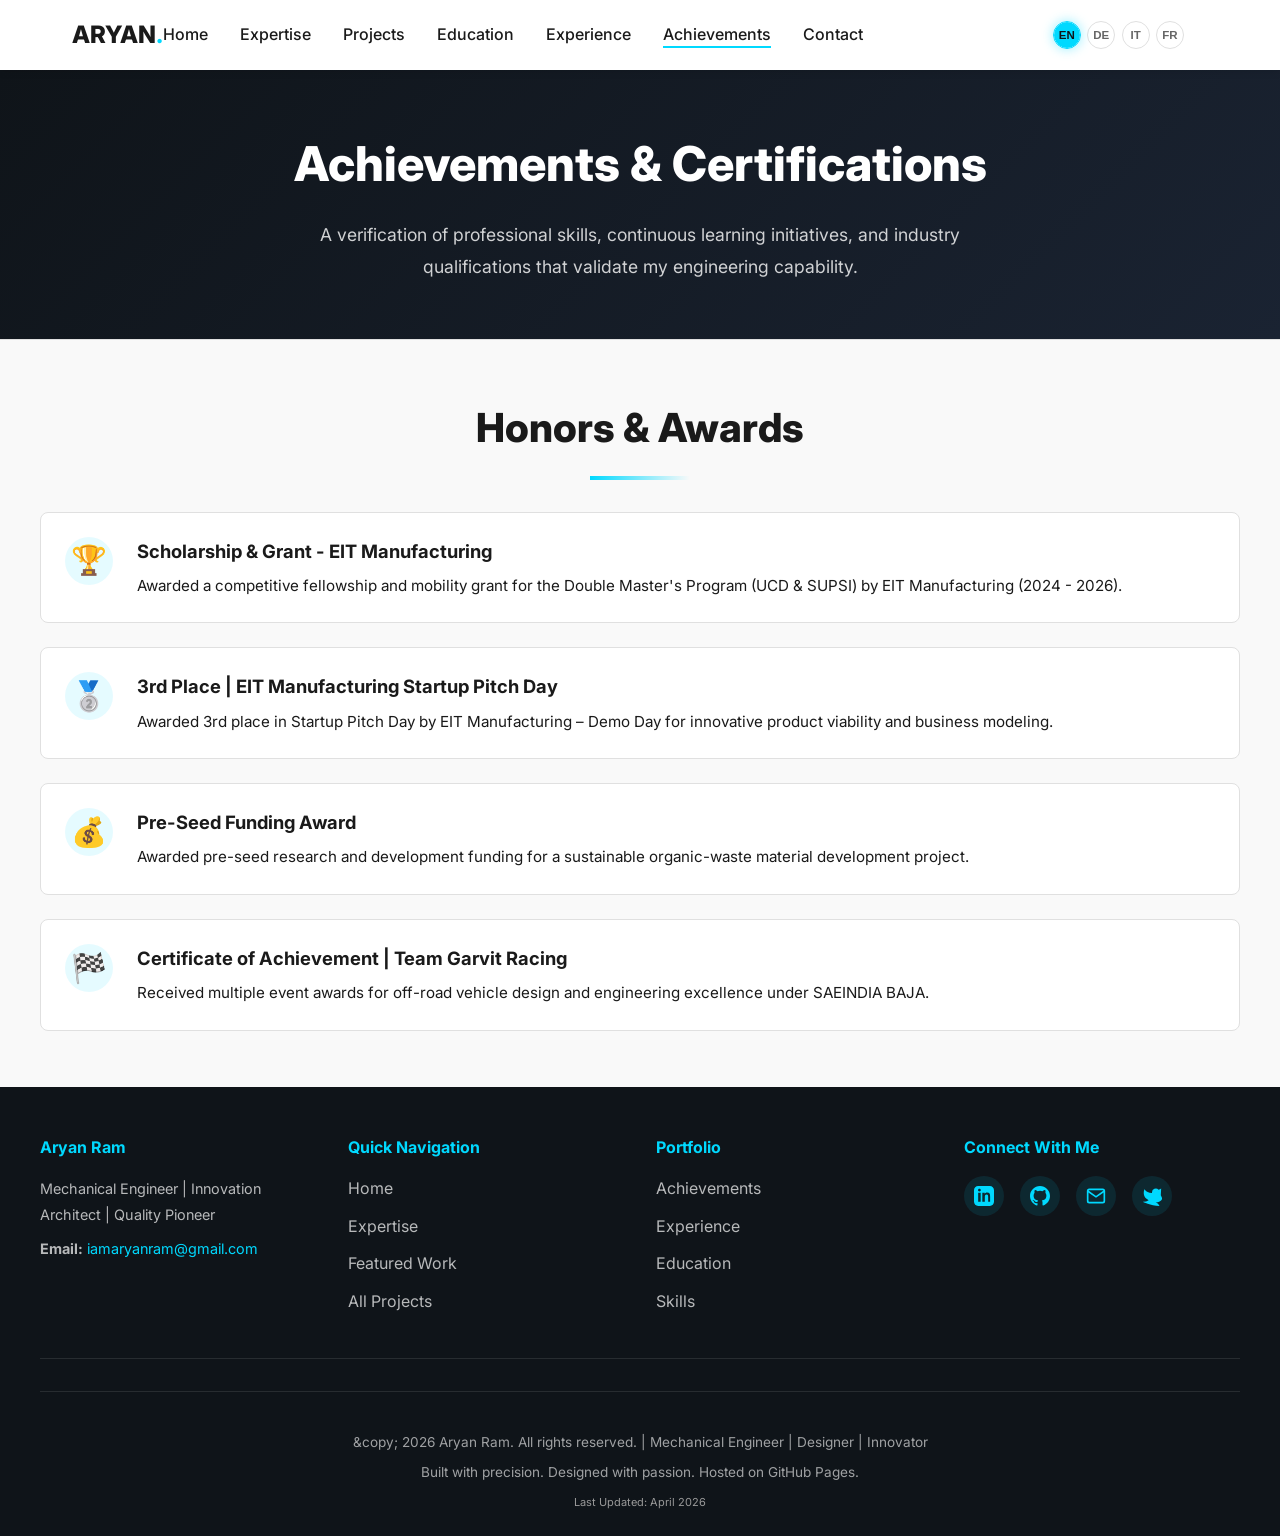
==== commit 53e4ebdc: "Fix experience timeline dots, remove certifications from education, and optimize section spacing" ====
--- a/achievements.html
+++ b/achievements.html
@@ -39,7 +39,7 @@
         .page-hero {
             background: linear-gradient(135deg, #0F1419 0%, #1A2332 100%);
             color: white;
-            padding: 6rem 2rem;
+            padding: 3.5rem 2rem;
             text-align: center;
         }
 
@@ -58,7 +58,7 @@
         }
 
         .achievements-section {
-            padding: 6rem 2rem;
+            padding: 3.5rem 2rem;
             background-color: var(--bg-white);
         }
 
@@ -199,7 +199,7 @@
 
         /* Awards and Honors Styles */
         .awards-section {
-            padding: 6rem 2rem;
+            padding: 3.5rem 2rem;
             background-color: var(--bg-light);
             border-top: 1px solid var(--border-color);
         }
@@ -483,7 +483,6 @@
     </footer>
 
     <!-- Scripts -->
-    <script src="js/animations.js" defer></script>
     <script src="js/main.js" defer></script>
     
     <script>
--- a/css/styles.css
+++ b/css/styles.css
@@ -128,7 +128,7 @@
    ============================================ */
 
 .hero {
-    padding: 6rem 2rem;
+    padding: 3.5rem 2rem;
     background: linear-gradient(135deg, #F9F9F9 0%, #FFFFFF 100%);
 }
 
@@ -233,7 +233,7 @@
    ============================================ */
 
 .expertise {
-    padding: 6rem 2rem;
+    padding: 3.5rem 2rem;
     background-color: var(--bg-white);
 }
 
@@ -263,7 +263,7 @@
     display: grid;
     grid-template-columns: repeat(auto-fit, minmax(260px, 1fr));
     gap: 2.5rem;
-    margin-top: 3rem;
+    margin-top: 2rem;
 }
 
 .expertise-card {
@@ -304,7 +304,7 @@
 .expertise-icon-wrapper {
     position: relative;
     width: 100%;
-    height: 100px;
+    height: 150px; /* Let's make it a bit taller so cover images look beautiful */
     display: flex;
     justify-content: center;
     align-items: center;
@@ -312,23 +312,23 @@
     background: linear-gradient(135deg, rgba(0, 217, 255, 0.08), rgba(0, 217, 255, 0.02));
     border-radius: 12px;
     transition: all 0.4s ease;
+    overflow: hidden; /* Prevent cover image overflow */
 }
 
 .expertise-card:hover .expertise-icon-wrapper {
-    background: linear-gradient(135deg, rgba(0, 217, 255, 0.15), rgba(0, 217, 255, 0.05));
-    transform: scale(1.05);
+    transform: scale(1.02);
 }
 
 .expertise-icon {
-    width: 80px;
-    height: 80px;
-    object-fit: contain;
-    filter: drop-shadow(0 4px 8px rgba(0, 0, 0, 0.1));
-    transition: transform 0.4s ease;
+    width: 100%;
+    height: 100%;
+    object-fit: cover; /* Fill the frame completely and gracefully */
+    border-radius: 12px;
+    transition: transform 0.5s ease;
 }
 
 .expertise-card:hover .expertise-icon {
-    transform: scale(1.1) rotateY(5deg);
+    transform: scale(1.08); /* Modern cover zoom animation */
 }
 
 .expertise-card h3 {
@@ -382,7 +382,7 @@
    ============================================ */
 
 .featured-projects {
-    padding: 6rem 2rem;
+    padding: 3.5rem 2rem;
     background-color: var(--bg-light);
 }
 
@@ -395,7 +395,7 @@
     display: grid;
     grid-template-columns: repeat(auto-fit, minmax(300px, 1fr));
     gap: 2.5rem;
-    margin-top: 3rem;
+    margin-top: 2rem;
 }
 
 .featured-card {
@@ -450,6 +450,46 @@
     color: var(--text-dark);
 }
 
+/* Master Thesis Featured Card Special Theme */
+.featured-card.thesis-featured-card {
+    background: linear-gradient(145deg, #0d1520 0%, #152232 100%) !important;
+    border: 1.5px solid rgba(0, 217, 255, 0.4);
+    box-shadow: 0 12px 32px rgba(0, 217, 255, 0.15);
+}
+
+.featured-card.thesis-featured-card:hover {
+    border-color: var(--primary-color);
+    box-shadow: 0 16px 44px rgba(0, 217, 255, 0.28);
+}
+
+.featured-card.thesis-featured-card .featured-content h3 {
+    color: #FFFFFF !important;
+}
+
+.featured-card.thesis-featured-card .featured-content p {
+    color: #BAC7D5 !important;
+}
+
+.featured-card.thesis-featured-card .project-stats span {
+    color: #E2E8F0 !important;
+    background: rgba(0, 217, 255, 0.08) !important;
+    border: 1px solid rgba(0, 217, 255, 0.25) !important;
+}
+
+.featured-card.thesis-featured-card .project-category {
+    background: linear-gradient(135deg, #00D9FF 0%, #00B8D4 100%) !important;
+    color: #0F1419 !important;
+    font-weight: 700;
+}
+
+.featured-card.thesis-featured-card .read-more {
+    color: #00D9FF !important;
+}
+
+.featured-card.thesis-featured-card .read-more:hover {
+    color: #FFFFFF !important;
+}
+
 .featured-content p {
     color: var(--text-light);
     margin-bottom: 1.5rem;
@@ -482,7 +522,7 @@
 
 .view-all-projects {
     text-align: center;
-    margin-top: 3rem;
+    margin-top: 2rem;
 }
 
 /* ============================================
@@ -490,7 +530,7 @@
    ============================================ */
 
 .portfolio-nav {
-    padding: 6rem 2rem;
+    padding: 3.5rem 2rem;
     background-color: var(--bg-white);
 }
 
@@ -503,7 +543,7 @@
     display: grid;
     grid-template-columns: repeat(auto-fit, minmax(300px, 1fr));
     gap: 2rem;
-    margin-top: 3rem;
+    margin-top: 2rem;
 }
 
 .nav-card {
@@ -559,7 +599,7 @@
    ============================================ */
 
 .testimonials {
-    padding: 6rem 2rem;
+    padding: 3.5rem 2rem;
     background-color: var(--bg-light);
 }
 
@@ -572,7 +612,7 @@
     display: grid;
     grid-template-columns: repeat(auto-fit, minmax(300px, 1fr));
     gap: 2rem;
-    margin-top: 3rem;
+    margin-top: 2rem;
 }
 
 .testimonial-card {
@@ -642,7 +682,7 @@
    ============================================ */
 
 .skills-section {
-    padding: 6rem 2rem;
+    padding: 3.5rem 2rem;
     background-color: var(--bg-white);
 }
 
@@ -655,7 +695,7 @@
     display: grid;
     grid-template-columns: repeat(auto-fit, minmax(280px, 1fr));
     gap: 2.5rem;
-    margin-top: 3rem;
+    margin-top: 2rem;
 }
 
 .skill-category {
@@ -699,7 +739,7 @@
    ============================================ */
 
 .cta-section {
-    padding: 4rem 2rem;
+    padding: 3rem 2rem;
     background: linear-gradient(135deg, #00D9FF 0%, #00B8D4 100%);
     text-align: center;
 }
@@ -729,7 +769,7 @@
 footer {
     background-color: var(--secondary-color);
     color: var(--bg-white);
-    padding: 4rem 2rem 1rem;
+    padding: 3rem 2rem 1rem;
 }
 
 .footer-content {
--- a/css/responsive.css
+++ b/css/responsive.css
@@ -142,7 +142,7 @@
     }
 
     .hero {
-        padding: 3rem 1.5rem;
+        padding: 2.5rem 1.25rem;
     }
 
     .hero-content h1 {
@@ -154,11 +154,23 @@
     }
 
     .expertise {
-        padding: 3rem 1.5rem;
+        padding: 2.5rem 1.25rem;
     }
 
     .featured-projects {
-        padding: 3rem 1.5rem;
+        padding: 2.5rem 1.25rem;
+    }
+
+    .portfolio-nav {
+        padding: 2.5rem 1.25rem;
+    }
+
+    .testimonials {
+        padding: 2.5rem 1.25rem;
+    }
+
+    .skills-section {
+        padding: 2.5rem 1.25rem;
     }
 
     .section-title {
@@ -174,11 +186,11 @@
     }
 
     .cta-section {
-        padding: 3rem 1.5rem;
+        padding: 2.5rem 1.25rem;
     }
 
     footer {
-        padding: 2rem 1.5rem 1rem;
+        padding: 2rem 1.25rem 1rem;
     }
 
     .skills-grid {
@@ -190,12 +202,13 @@
     }
 
     .expertise-icon-wrapper {
-        height: 80px;
+        height: 120px;
     }
 
     .expertise-icon {
-        width: 60px;
-        height: 60px;
+        width: 100%;
+        height: 100%;
+        object-fit: cover;
     }
 }
 
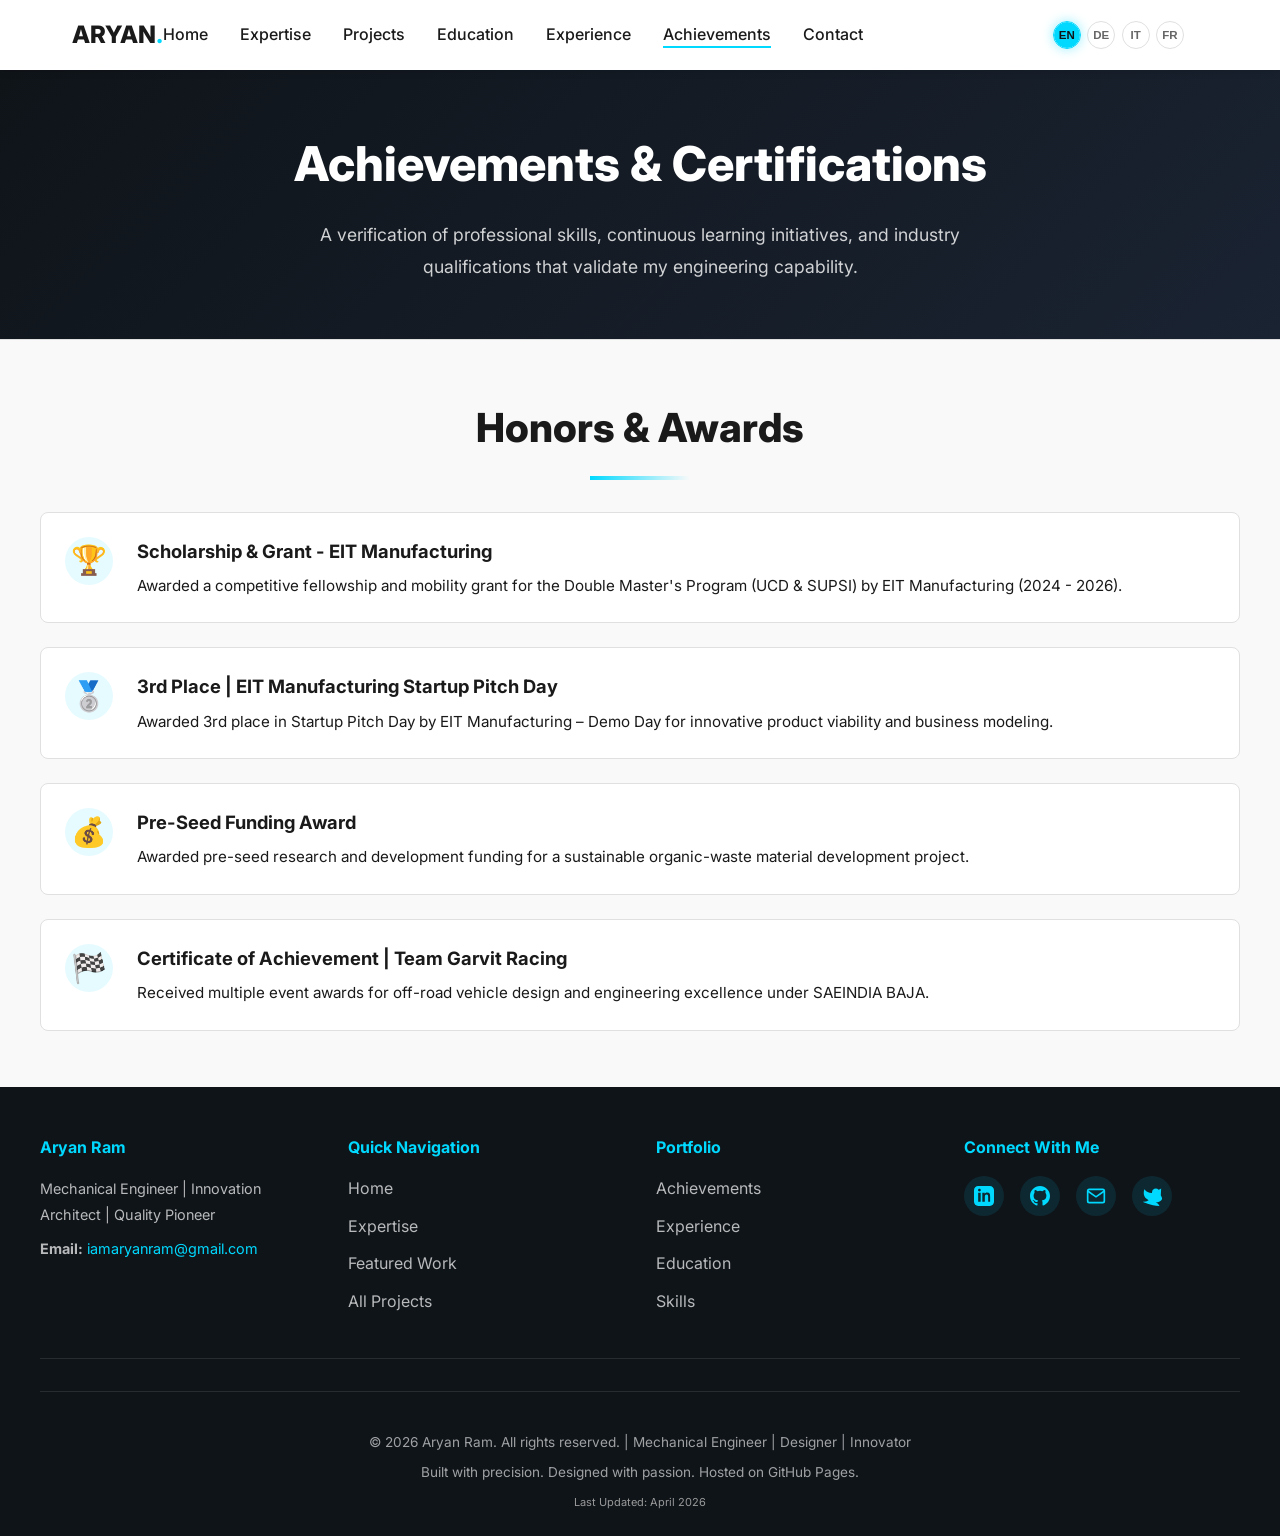
==== commit dde4c16c: "Optimize website for mobile viewing across all pages and viewports" ====
--- a/achievements.html
+++ b/achievements.html
@@ -25,14 +25,14 @@
     <link rel="canonical" href="https://aryanram-6362.github.io/aryanportfolio.github.io/achievements.html">
     <link rel="icon" type="image/svg+xml" href="data:image/svg+xml,<svg xmlns='http://www.w3.org/2000/svg' viewBox='0 0 100 100'><text y='.9em' font-size='90' fill='%2300D9FF' font-weight='800'>A</text></svg>">
     
-    <link rel="stylesheet" href="css/styles.css">
-    <link rel="stylesheet" href="css/responsive.css">
-    <link rel="stylesheet" href="css/animations.css">
+    <link rel="stylesheet" href="css/styles.css?v=3">
+    <link rel="stylesheet" href="css/responsive.css?v=3">
+    <link rel="stylesheet" href="css/animations.css?v=3">
     
     <link rel="preconnect" href="https://fonts.googleapis.com">
     <link rel="preconnect" href="https://fonts.gstatic.com" crossorigin>
     <link rel="stylesheet" href="https://fonts.googleapis.com/css2?family=Inter:wght@400;500;600;700;800&display=swap">
-    <script src="js/translations.js" defer></script>
+    <script src="js/translations.js?v=3" defer></script>
     
     <style>
         /* Achievements Page Styling */
@@ -475,7 +475,7 @@
             </div>
 
             <div class="footer-bottom">
-                <p data-i18n="footer-copy">&copy; 2026 Aryan Ram. All rights reserved. | Mechanical Engineer | Designer | Innovator</p>
+                <p data-i18n="footer-copy">© 2026 Aryan Ram. All rights reserved. | Mechanical Engineer | Designer | Innovator</p>
                 <p data-i18n="footer-precision">Built with precision. Designed with passion. Hosted on GitHub Pages.</p>
                 <p style="font-size: 11px; margin-top: 10px; color: #999;" data-i18n="footer-date">Last Updated: April 2026</p>
             </div>
@@ -483,7 +483,7 @@
     </footer>
 
     <!-- Scripts -->
-    <script src="js/main.js" defer></script>
+    <script src="js/main.js?v=3" defer></script>
     
     <script>
         function filterCategory(category, event) {
--- a/css/responsive.css
+++ b/css/responsive.css
@@ -59,14 +59,14 @@
         display: none;
         flex-direction: column;
         position: absolute;
-        top: 70px;
+        top: 100%;
         left: 0;
         width: 100%;
         background-color: var(--bg-white);
-        box-shadow: var(--shadow-md);
-        padding: 1.5rem;
-        gap: 1.5rem;
-        border-bottom: 1px solid var(--border-color);
+        box-shadow: 0 14px 30px rgba(0, 0, 0, 0.12);
+        padding: 1.5rem 2rem;
+        gap: 1rem;
+        border-bottom: 2px solid var(--primary-color);
         z-index: 999;
     }
 
@@ -74,12 +74,52 @@
         display: flex;
     }
 
+    .nav-link {
+        font-size: 1.1rem;
+        font-weight: 600;
+        padding: 0.6rem 0;
+        display: block;
+        width: 100%;
+    }
+
     .header-controls {
-        display: flex;
+        display: flex !important;
+        align-items: center;
+    }
+
+    .menu-toggle {
+        display: flex !important;
+        flex-direction: column;
+        justify-content: center;
+        align-items: center;
+        width: 40px;
+        height: 40px;
+        padding: 8px 6px;
+        background: transparent;
+        border: 1px solid var(--border-color);
+        border-radius: 8px;
+        cursor: pointer;
+        transition: all 0.3s ease;
+        z-index: 1001;
+    }
+
+    .menu-toggle:hover {
+        border-color: var(--primary-color);
+        background-color: rgba(0, 217, 255, 0.05);
+    }
+
+    .menu-toggle span {
+        display: block;
+        width: 22px;
+        height: 2px;
+        background-color: var(--text-dark);
+        margin: 2.5px 0;
+        transition: transform 0.3s ease, opacity 0.3s ease;
+        border-radius: 2px;
     }
 
     .menu-toggle.active span:nth-child(1) {
-        transform: rotate(-45deg) translate(-5px, 6px);
+        transform: rotate(-45deg) translate(-5px, 5px);
     }
 
     .menu-toggle.active span:nth-child(2) {
@@ -87,7 +127,7 @@
     }
 
     .menu-toggle.active span:nth-child(3) {
-        transform: rotate(45deg) translate(-5px, -6px);
+        transform: rotate(45deg) translate(-5px, -5px);
     }
 
     .project-stats {
@@ -146,11 +186,29 @@
     }
 
     .hero-content h1 {
-        font-size: 1.5rem;
+        font-size: 2rem;
+        line-height: 1.25;
+        margin-bottom: 0.75rem;
+    }
+
+    .hero-tagline {
+        font-size: 1.05rem;
+        margin-bottom: 1rem;
     }
 
     .hero-intro {
         font-size: 0.95rem;
+        margin-bottom: 1.5rem;
+    }
+
+    .cta-buttons {
+        gap: 0.75rem;
+    }
+
+    .btn {
+        min-height: 48px;
+        font-size: 0.95rem;
+        padding: 0.75rem 1.25rem;
     }
 
     .expertise {
@@ -174,7 +232,7 @@
     }
 
     .section-title {
-        font-size: 1.5rem;
+        font-size: 1.65rem;
     }
 
     .featured-image {
@@ -215,11 +273,11 @@
 /* Extra small devices - 360px and below */
 @media (max-width: 360px) {
     .hero-content h1 {
-        font-size: 1.25rem;
+        font-size: 1.65rem;
     }
 
     .btn {
-        padding: 0.75rem 1.25rem;
+        padding: 0.75rem 1rem;
         font-size: 0.9rem;
     }
 
